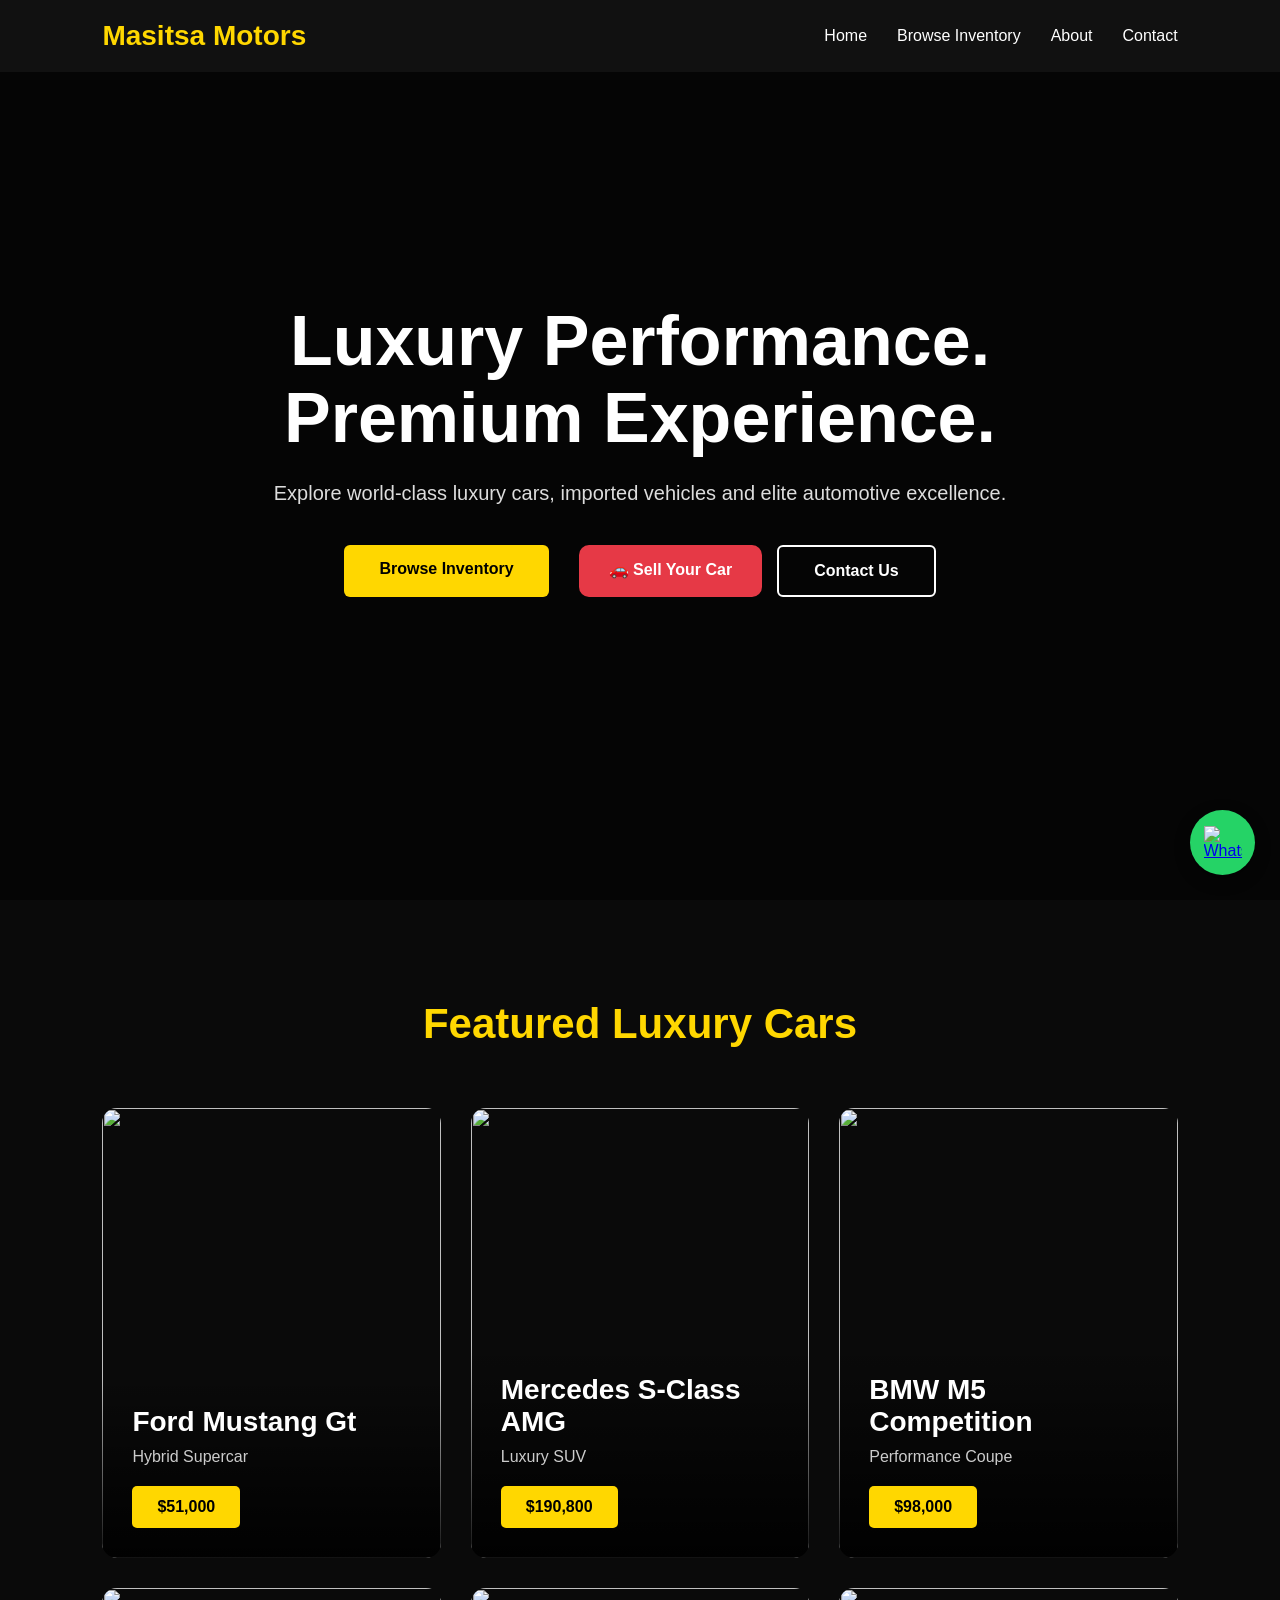
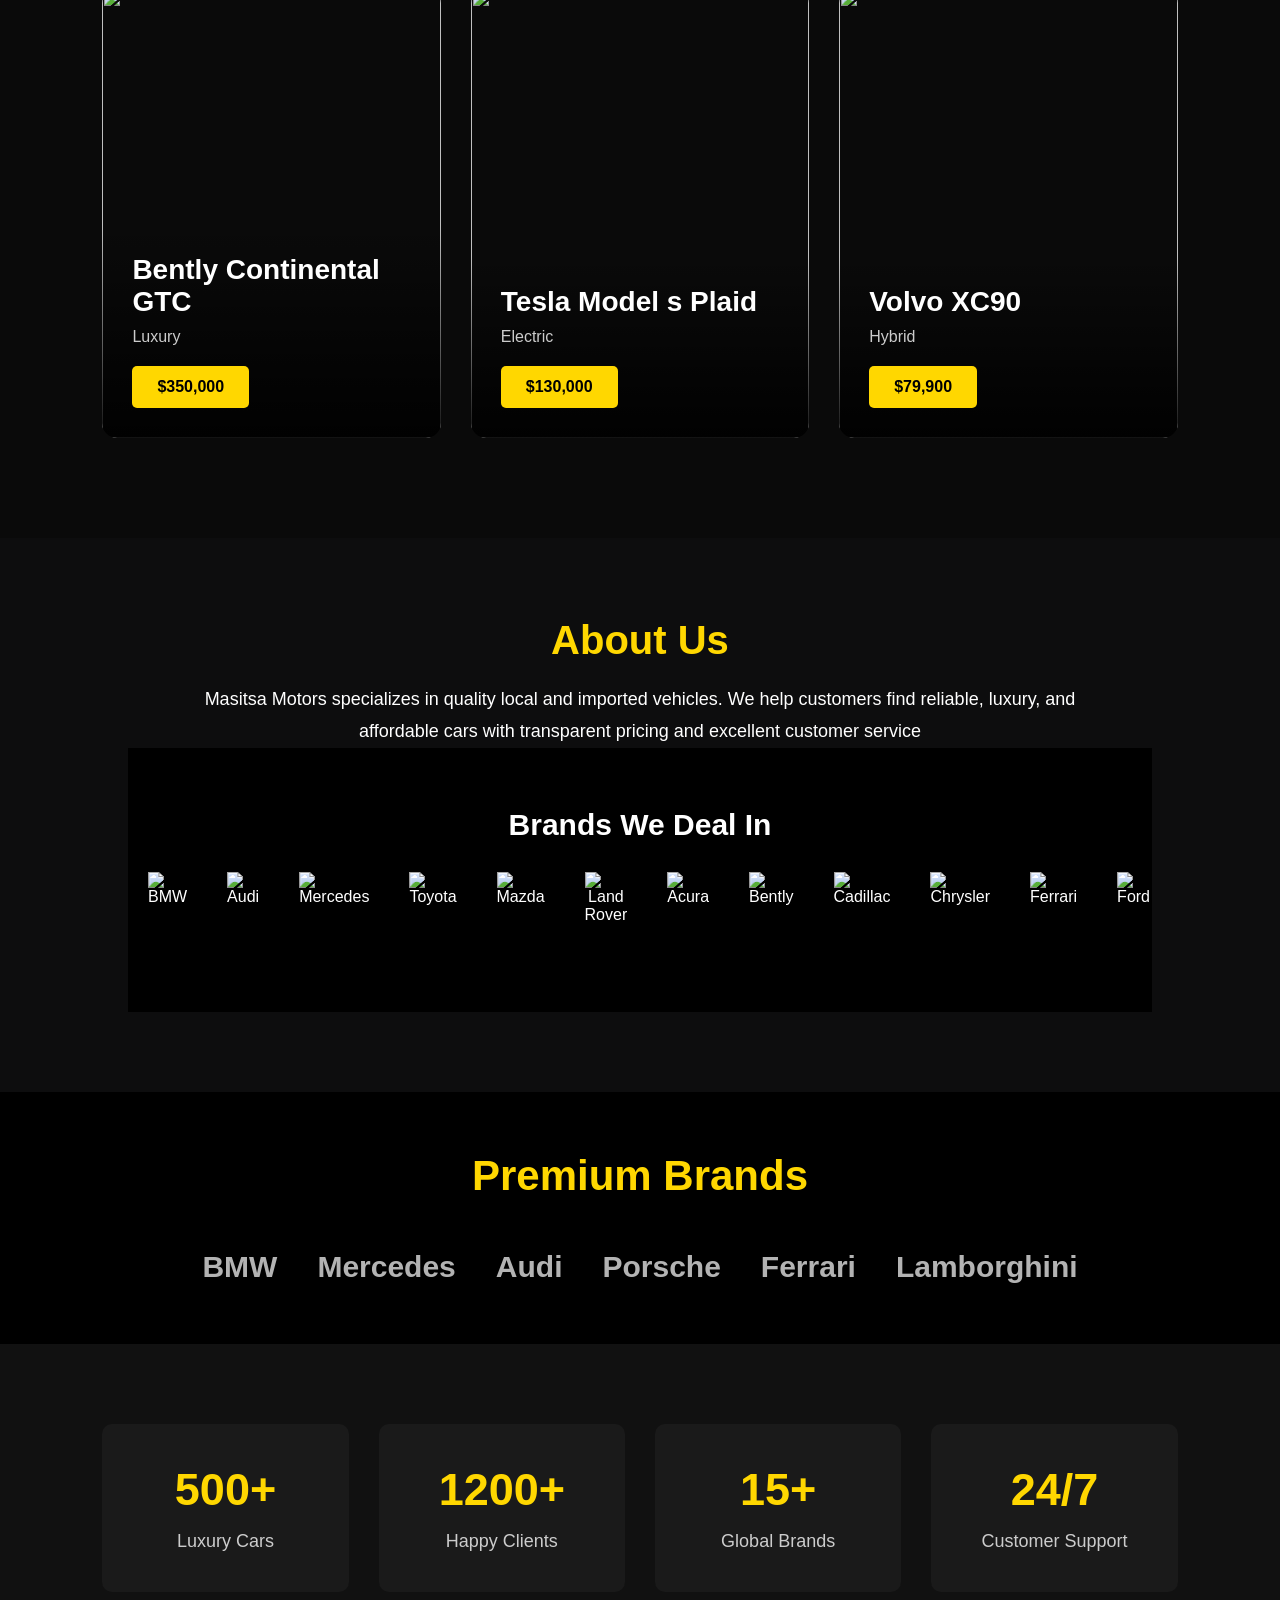
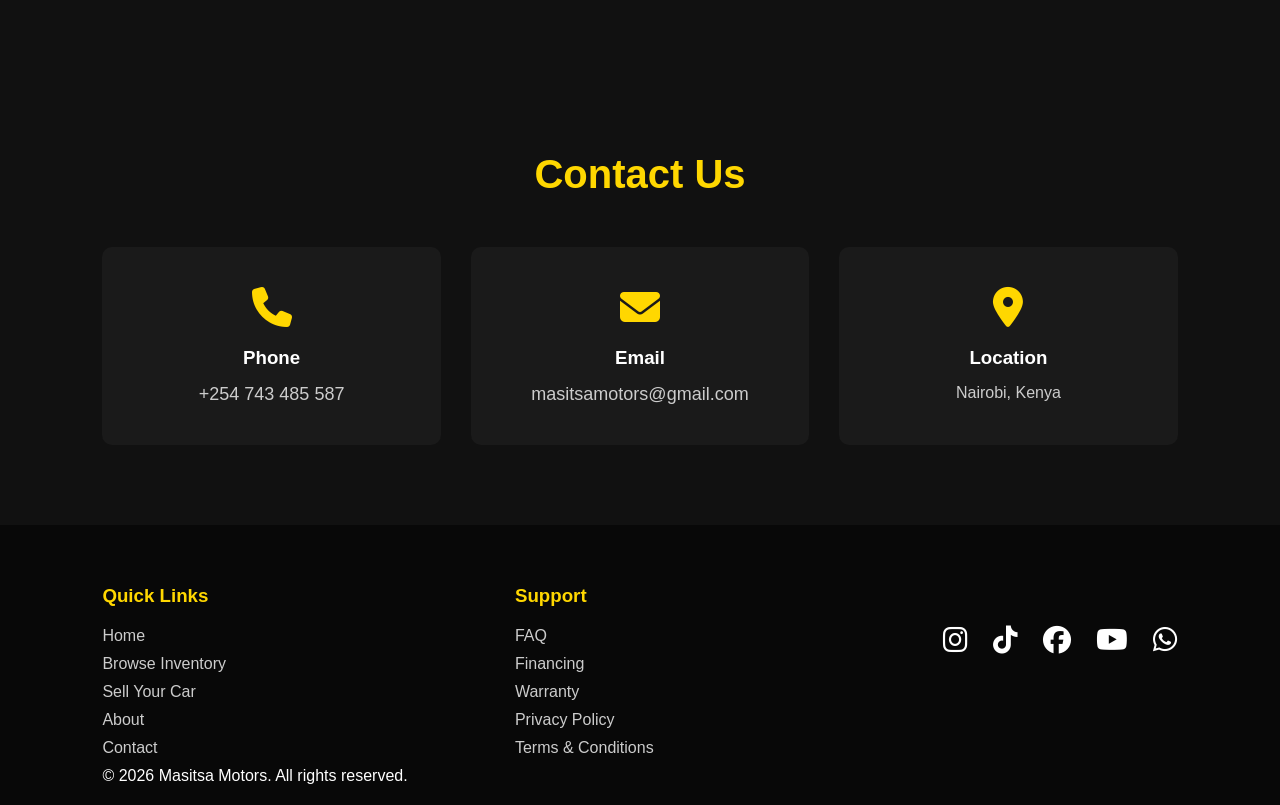
==== index.html @ a55c1e9b "Add files via upload" ====
<!DOCTYPE html>
<html lang="en">
<head>
  <meta charset="UTF-8">
  <meta name="viewport" content="width=device-width, initial-scale=1.0">

  <title>Masitsa Motors</title>

  <link rel="stylesheet" href="style.css">
  <link rel="stylesheet"
href="https://cdnjs.cloudflare.com/ajax/libs/font-awesome/6.5.1/css/all.min.css">
</head>
<body>

  <!-- INTRO SCREEN -->

  <div class="intro">

    <img src="imgs/logo.png" class="intro-logo">

    <h1>Masitsa Motors</h1>

    <p>Premium Car Dealership & Imports</p>

  </div>

  <!-- NAVBAR -->

  <header>

  <div class="logo">
    Masitsa Motors
  </div>

  <!-- HAMBURGER -->

  <div class="menu-toggle" id="menuToggle">

    <i class="fas fa-bars"></i>

  </div>

  <!-- NAVIGATION -->

  <nav id="navbar">

    <a href="#home">Home</a>

    <a href="cars.html" class="btn">Browse Inventory</a>

    <a href="#about">About</a>

    <a href="#contact">Contact</a>

  </nav>

</header>

  <!-- HERO SECTION -->

<section class="hero" id="home">

  <div class="hero-overlay"></div>

  <div class="hero-content">

    <h1>
      Luxury Performance.
      Premium Experience.
    </h1>

    <p>
      Explore world-class luxury cars,
      imported vehicles and elite automotive excellence.
    </p>

    <div class="hero-buttons">

      <a href="cars.html" class="primary-btn">
        Browse Inventory
      </a>

      <a href="sell-car.html" class="sell-btn">
    🚗 Sell Your Car
</a>

      <a href="#contact" class="secondary-btn">
        Contact Us
      </a>

    </div>

  </div>




</section>

  </div>

</section>
<!-- FEATURED CARS -->

<section class="featured-cars">

  <h2>Featured Luxury Cars</h2>

  <div class="featured-grid">

    <!-- CAR 1 -->

    <div class="featured-card">

      <img src="imgs/ford mustang gt.jpg">

      <div class="featured-info">

        <h3>Ford Mustang Gt</h3>

        <p>Hybrid Supercar</p>

        <a href="#inventory">
          $51,000
        </a>

      </div>

    </div>

    <!-- CAR 2 -->

    <div class="featured-card">

      <img src="imgs/hero.jpg">

      <div class="featured-info">

        <h3>Mercedes S-Class AMG</h3>

        <p>Luxury SUV</p>

        <a href="#inventory">
          $190,800
        </a>

      </div>

    </div>

    <!-- CAR 3 -->

    <div class="featured-card">

      <img src="imgs/bmw m5 competition.jpg">

      <div class="featured-info">

        <h3>BMW M5 Competition</h3>

        <p>Performance Coupe</p>

        <a href="#inventory">
          $98,000
        </a>

      </div>

    </div>

    <!--CAR 4-->

    <div class="featured-card">

      <img src="imgs/bentely continental gtc.jpg">

      <div class="featured-info">

        <h3>Bently Continental GTC</h3>

        <p>Luxury</p>

        <a href="#inventory">
          $350,000
        </a>

      </div>
        
      </div>

      <!--CAR 5-->

      <div class="featured-card">

        <img src="imgs/tesla model s plaid.jpg">

        <div class="featured-info">

          <h3>Tesla Model s Plaid</h3>

          <p>Electric</p>

          <a href="#inventory">
            $130,000
          </a>
        </div>
        
      </div>

      <!--CAR 6-->

      <div class="featured-card">

        <img src="imgs/volvol xc90 recharge.jpg">

        <div class="featured-info">

          <h3>Volvo XC90</h3>

          <p>Hybrid</p>

          <a href="#inventory">
            $79,900
          </a>
        </div>

      </div>

    

</section>


<section class="about" id="about">

  <h2>About Us</h2>

  <p>
     Masitsa Motors specializes in quality local and imported vehicles.
                We help customers find reliable, luxury, and affordable cars with
                transparent pricing and excellent customer service
  </p>

  <section class="brands">

    <h3>Brands We Deal In</h3>

    <div class="logo-slider">

        <div class="logo-track">

            <img src="imgs/bmw.jfif" alt="BMW">
            <img src="imgs/audi2.jfif" alt="Audi">
            <img src="imgs/benz.jfif" alt="Mercedes">
            <img src="imgs/toyota.jfif" alt="Toyota">
            <img src="imgs/mazda.jfif" alt="Mazda">
            <img src="imgs/landrover.jfif" alt="Land Rover">
            <img src="imgs/acura.png" alt="Acura">
            <img src="imgs/bently.png" alt="Bently">
            <img src="imgs/cadillac.png" alt="Cadillac">
            <img src="imgs/chrysler.png" alt="Chrysler">
            <img src="imgs/ferarri.png" alt="Ferrari">
            <img src="imgs/ford.png" alt="Ford">
            <img src="imgs/lamborghine.png" alt="Lamborghine">
            <img src="imgs/lexus.png" alt="lexus">
            <img src="imgs/maseratti.png" alt="maseratti">
            <img src="imgs/porche.png" alt="porche">
            <img src="imgs/acoda.jfif" alt="acura">
            <img src="imgs/bugatti.jfif" alt="bugatti">
            <img src="imgs/chev.jfif" alt="chevrolet">
            <img src="imgs/honda.jfif" alt="honda">
            <img src="imgs/hyundai.jfif" alt="hyundai">
            <img src="imgs/jaguar.jfif" alt="jaguar">
            <img src="imgs/kia.jfif" alt="kia">
            <img src="imgs/mini.jfif" alt="mini">
            <img src="imgs/nissan.jfif" alt="nissan">
            <img src="imgs/subaru.jfif" alt="subaru">
            <img src="imgs/volvo.jfif" alt="volvo">
            <img src="imgs/vw.jfif" alt="Volkswagen">
            <!-- Repeat logos for smooth looping -->

            <img src="imgs/bmw.jfif" alt="BMW">
            <img src="imgs/audi2.jfif" alt="Audi">
            <img src="imgs/benz.jfif" alt="Mercedes">
            <img src="imgs/toyota.jfif" alt="Toyota">
            <img src="imgs/mazda.jfif" alt="Mazda">
            <img src="imgs/landrover.jfif" alt="Land Rover">
            <img src="imgs/acura.png" alt="Acura">
            <img src="imgs/bently.png" alt="Bently">
            <img src="imgs/cadillac.png" alt="Cadillac">
            <img src="imgs/chrysler.png" alt="Chrysler">
            <img src="imgs/ferarri.png" alt="Ferrari">
            <img src="imgs/ford.png" alt="Ford">
            <img src="imgs/lamborghine.png" alt="Lamborghine">
            <img src="imgs/maseratti.png" alt="maseratti">
            <img src="imgs/porche.png" alt="porche">
            <img src="imgs/acoda.jfif" alt="acoda">
            <img src="imgs/bugatti.jfif" alt="bugatti">
            <img src="imgs/chev.jfif" alt="chevrolet">
            <img src="imgs/honda.jfif" alt="honda">
            <img src="imgs/hyundai.jfif" alt="hyundai">
            <img src="imgs/jaguar.jfif" alt="jaguar">
            <img src="imgs/kia.jfif" alt="kia">
            <img src="imgs/mini.jfif" alt="mini">
            <img src="imgs/nissan.jfif" alt="nissan">
            <img src="imgs/subaru.jfif" alt="subaru">
            <img src="imgs/volvo.jfif" alt="volvo">
            <img src="imgs/vw.jfif" alt="Volkswagen">

        </div>

    </div>

</section>
</section>


<!-- BRANDS -->

<section class="brands">

  <h2>Premium Brands</h2>

  <div class="brand-logos">

    <span>BMW</span>

    <span>Mercedes</span>

    <span>Audi</span>

    <span>Porsche</span>

    <span>Ferrari</span>

    <span>Lamborghini</span>

  </div>

</section>

</section>

<!-- STATS -->

<section class="stats">

  <div class="stat-box">

    <h2>500+</h2>

    <p>Luxury Cars</p>

  </div>

  <div class="stat-box">

    <h2>1200+</h2>

    <p>Happy Clients</p>

  </div>

  <div class="stat-box">

    <h2>15+</h2>

    <p>Global Brands</p>

  </div>

  <div class="stat-box">

    <h2>24/7</h2>

    <p>Customer Support</p>

  </div>

</section>

  </section>
  <!-- CONTACT SECTION -->

<section class="contact" id="contact">

  <h2>Contact Us</h2>

  <div class="contact-container">

    <div class="contact-box">

  <i class="fas fa-phone"></i>

  <h3>Phone</h3>

  <a href="tel:+254743485587" class="contact-link">
    +254 743 485 587
  </a>

</div>

    <div class="contact-box">

  <i class="fas fa-envelope"></i>

  <h3>Email</h3>

  <a href="mailto:masitsamotors@gmail.com?subject=Car Inquiry
  &body=Hello Masitsa Motors, I am interested in a vehicle."
class="contact-link">

     masitsamotors@gmail.com

  </a>

</div>

    <div class="contact-box">

      <i class="fas fa-location-dot"></i>

      <h3>Location</h3>

      <p>Nairobi, Kenya</p>

    </div>

  </div>

</section>

  <!-- FOOTER -->

  <footer>

    <div class="footer-container">

      <div class="footer-section">

        <h3>Quick Links</h3>

        <a href="#">Home</a>

        <a href="#">Browse Inventory</a>

        <a href="#">Sell Your Car</a>

        <a href="#">About</a>

        <a href="#">Contact</a>

      </div>

      <div class="footer-section">

        <h3>Support</h3>

        <a href="#">FAQ</a>

        <a href="#">Financing</a>

        <a href="#">Warranty</a>

        <a href="#">Privacy Policy</a>

        <a href="#">Terms & Conditions</a>

      </div>

      <!-- WHATSAPP FLOATING BUTTON -->

<a 
  href="https://wa.me/254743485587" 
  class="whatsapp-float"
  target="_blank"
>

  <img 
    src="https://upload.wikimedia.org/wikipedia/commons/6/6b/WhatsApp.svg" 
    alt="WhatsApp"
  >

</a>
<div class="social-icons">

  <a href="https://instagram.com/masitsa__ke" target="_blank">
    <i class="fab fa-instagram"></i>
  </a>

  <a href="https://tiktok.com/@masitsa__ke" target="_blank">
    <i class="fab fa-tiktok"></i>
  </a>

  <a href="https://facebook.com/Engmasitsa.ke" target="_blank">
    <i class="fab fa-facebook"></i>
  </a>

  <a href="https://youtube.com/@Engmasitsa" target="_blank">
    <i class="fab fa-youtube"></i>
  </a>

  <a href="https://wa.me/254743485587" target="_blank">
    <i class="fab fa-whatsapp"></i>
  </a>

</div>

    </div>

    <p class="copyright">
      © 2026 Masitsa Motors. All rights reserved.
    </p>

  </footer>

  <script type="module" src="script.js"></script>

</body>
</html>
---- style.css ----
html{

  scroll-behavior:smooth;
}
*{
  margin:0;
  padding:0;
  box-sizing:border-box;
  font-family:Arial, sans-serif;
}

body{
  background:#0f0f0f;
  color:white;
}

/* INTRO */

.intro{
  position:fixed;
  top:0;
  left:0;
  width:100%;
  height:100vh;
  background:black;

  display:flex;
  flex-direction:column;
  justify-content:center;
  align-items:center;

  z-index:9999;

  animation:fadeOut 4s forwards;
}

.intro-logo{
  width:180px;
  margin-bottom:20px;
}

.intro h1{
  color:gold;
  font-size:50px;
}

.intro p{
  margin-top:10px;
  color:#ccc;
}

@keyframes fadeOut{

  0%{
    opacity:1;
  }

  80%{
    opacity:1;
  }

  100%{
    opacity:0;
    visibility:hidden;
  }

}

/* NAVBAR */

.navbar{
  display:flex;
  justify-content:space-between;
  align-items:center;

  padding:20px 8%;

  background:#111;
  position:sticky;
  top:0;
}

.logo{
  font-size:28px;
  color:gold;
  font-weight:bold;
}

.nav-links{
  display:flex;
  list-style:none;
  gap:25px;
}

.nav-links a{
  text-decoration:none;
  color:white;
  transition:0.3s;
}

.nav-links a:hover{
  color:gold;
}

.menu-icon{
  display:none;
  font-size:30px;
  cursor:pointer;
}

/* HERO SECTION */

.hero{

  position:relative;

  height:100vh;

  background:
  url('imgs/hero.jpg');

  background-size:cover;

  background-position:center;

  background-repeat:no-repeat;

  display:flex;

  align-items:center;

  justify-content:center;

  text-align:center;

  overflow:hidden;
}
/* DARK OVERLAY */

.hero-overlay{

  position:absolute;

  top:0;
  left:0;

  width:100%;
  height:100%;

  background:
  rgba(0,0,0,0.65);
}

/* CONTENT */

.hero-content{

  position:relative;

  z-index:2;

  max-width:800px;

  padding:20px;
}

.hero-content h1{

  font-size:70px;

  line-height:1.1;

  margin-bottom:25px;

  color:white;
}

.hero-content p{

  font-size:20px;

  color:#ddd;

  margin-bottom:40px;
}

/* BUTTONS */

.hero-buttons{

  display:flex;

  gap:20px;

  justify-content:center;

  flex-wrap:wrap;
}

.primary-btn,
.secondary-btn{

  padding:15px 35px;

  border-radius:6px;

  text-decoration:none;

  font-weight:bold;

  transition:0.3s;
}

.primary-btn{

  background:gold;

  color:black;
}

.secondary-btn{

  border:2px solid white;

  color:white;
}

.primary-btn:hover,
.secondary-btn:hover{

  transform:translateY(-5px);
}

/* MOBILE */

@media(max-width:768px){

  .hero-content h1{

    font-size:45px;
  }

  .hero-content p{

    font-size:16px;
  }

}

/* INVENTORY */

.inventory{
  padding:80px 8%;
}

.inventory h2{
  text-align:center;
  margin-bottom:40px;
  font-size:40px;
}

.search-box{
  display:grid;
  grid-template-columns:repeat(auto-fit,minmax(200px,1fr));
  gap:20px;
}

.search-box input{
  padding:15px;
  border:none;
  border-radius:5px;
}

.search-box button{
  background:gold;
  border:none;
  font-weight:bold;
  border-radius:5px;
  cursor:pointer;
}

/* FOOTER */

footer{
  background:#080808;
  padding:60px 8% 20px;
}

.footer-container{
  display:flex;
  justify-content:space-between;
  flex-wrap:wrap;
  gap:40px;
}

.footer-section{
  display:flex;
  flex-direction:column;
}

.footer-section h3{
  margin-bottom:20px;
  color:gold;
}

.footer-section a{
  text-decoration:none;
  color:#ccc;
  margin-bottom:10px;
}

.footer-section a:hover{
  color:white;
}

copyright{
  text-align:center;
  margin-top:40px;
}

/* MOBILE */

@media(max-width:768px){

  .nav-links{
    display:none;
  }

  .menu-icon{
    display:block;
  }

  .hero h1{
    font-size:40px;
  }

}
/* WHATSAPP BUTTON */

.whatsapp-float{

  position:fixed;

  width:65px;
  height:65px;

  bottom:25px;
  right:25px;

  background:#25D366;

  border-radius:50%;

  display:flex;
  justify-content:center;
  align-items:center;

  box-shadow:0 5px 15px rgba(0,0,0,0.4);

  z-index:1000;

  transition:0.3s;
}

.whatsapp-float:hover{

  transform:scale(1.1);

}

.whatsapp-float img{

  width:38px;

}
/* LOGIN */

.login-container{

  width:100%;
  height:100vh;

  display:flex;
  justify-content:center;
  align-items:center;

  background:#0f0f0f;
}

.login-form{

  background:#1a1a1a;

  padding:40px;

  border-radius:10px;

  width:350px;

  display:flex;
  flex-direction:column;

  gap:20px;
}

.login-form h1{

  text-align:center;
  color:gold;
}

.login-form input{

  padding:15px;

  border:none;

  border-radius:5px;
}

.login-form button{

  padding:15px;

  border:none;

  background:gold;

  color:black;

  font-weight:bold;

  border-radius:5px;

  cursor:pointer;
}

#message{

  text-align:center;
}
/* CAR INVENTORY */

.car-grid{

  margin-top:50px;

  display:grid;

  grid-template-columns:
  repeat(auto-fit,minmax(280px,1fr));

  gap:25px;
}

.car-card{

  background:#1a1a1a;

  border-radius:10px;

  overflow:hidden;

  transition:0.3s;
}

.car-card:hover{

  transform:translateY(-8px);
}

.car-card img{

  width:100%;
  height:220px;

  object-fit:cover;
}

.car-info{

  padding:20px;
}

.car-info h3{

  margin-bottom:10px;
}

.car-info p{

  margin-bottom:8px;

  color:#ccc;
}

.price{

  color:gold;

  font-size:22px;

  font-weight:bold;

  margin-top:15px;
}
/* ADMIN */

.admin-container{

  max-width:500px;

  margin:50px auto;

  padding:40px;

  background:#1a1a1a;

  border-radius:10px;

  display:flex;

  flex-direction:column;

  gap:20px;
}

.admin-container h1{

  text-align:center;

  color:gold;
}

.admin-container input{

  padding:15px;

  border:none;

  border-radius:5px;
}

.admin-container button{

  padding:15px;

  background:gold;

  border:none;

  font-weight:bold;

  cursor:pointer;

  border-radius:5px;
}

#status{

  text-align:center;
}
/* SOCIAL ICONS */

.social-icons{

  display:flex;

  justify-content:center;

  gap:25px;

  margin-top:40px;
}

.social-icons a{

  color:white;

  font-size:28px;

  transition:0.3s;
}

.social-icons a:hover{

  color:gold;

  transform:translateY(-5px);
}
/* CONTACT SECTION */

.contact{

  padding:80px 8%;

  background:#111;

  text-align:center;
}

.contact h2{

  font-size:40px;

  margin-bottom:50px;

  color:gold;
}

.contact-container{

  display:grid;

  grid-template-columns:
  repeat(auto-fit,minmax(250px,1fr));

  gap:30px;
}

.contact-box{

  background:#1a1a1a;

  padding:40px 20px;

  border-radius:10px;

  transition:0.3s;
}

.contact-box:hover{

  transform:translateY(-8px);
}

.contact-box i{

  font-size:40px;

  color:gold;

  margin-bottom:20px;
}

.contact-box h3{

  margin-bottom:15px;
}

.contact-box p{

  color:#ccc;
}
.contact-link{

  color:#ccc;

  text-decoration:none;

  font-size:18px;

  transition:0.3s;
}

.contact-link:hover{

  color:gold;
}
/* HEADER */

header{

  position:fixed;

  top:0;
  left:0;

  width:100%;

  padding:20px 8%;

  background:#111;

  display:flex;

  justify-content:space-between;

  align-items:center;

  z-index:1000;
}

/* LOGO */

.logo{

  font-size:28px;

  font-weight:bold;

  color:gold;
}

/* NAV */

nav{

  display:flex;

  gap:30px;
}

nav a{

  color:white;

  text-decoration:none;

  transition:0.3s;
}

nav a:hover{

  color:gold;
}

/* HAMBURGER */

.menu-toggle{

  display:none;

  font-size:28px;

  color:white;

  cursor:pointer;
}

/* MOBILE */

@media(max-width:768px){

  .menu-toggle{

    display:block;
  }

  nav{

    position:absolute;

    top:80px;
    right:0;

    background:#111;

    width:100%;

    flex-direction:column;

    align-items:center;

    padding:30px 0;

    display:none;
  }

  nav.active{

    display:flex;
  }

}
/* FEATURED CARS */

.featured-cars{

  padding:100px 8%;

  background:#0a0a0a;
}

.featured-cars h2{

  text-align:center;

  font-size:42px;

  color:gold;

  margin-bottom:60px;
}

.featured-grid{

  display:grid;

  grid-template-columns:
  repeat(auto-fit,minmax(300px,1fr));

  gap:30px;
}

.featured-card{

  position:relative;

  overflow:hidden;

  border-radius:15px;

  height:450px;
}

.featured-card img{

  width:100%;

  height:100%;

  object-fit:cover;

  transition:0.5s;
}

.featured-card:hover img{

  transform:scale(1.1);
}

.featured-info{

  position:absolute;

  bottom:0;

  left:0;

  width:100%;

  padding:30px;

  background:
  linear-gradient(
    transparent,
    rgba(0,0,0,0.9)
  );

}

.featured-info h3{

  font-size:28px;

  margin-bottom:10px;
}

.featured-info p{

  color:#ccc;

  margin-bottom:20px;
}

.featured-info a{

  display:inline-block;

  padding:12px 25px;

  background:gold;

  color:black;

  text-decoration:none;

  border-radius:5px;

  font-weight:bold;

  transition:0.3s;
}

.featured-info a:hover{

  transform:translateY(-3px);
}
/* STATS */

.stats{

  padding:80px 8%;

  background:#111;

  display:grid;

  grid-template-columns:
  repeat(auto-fit,minmax(200px,1fr));

  gap:30px;

  text-align:center;
}

.stat-box{

  background:#1a1a1a;

  padding:40px 20px;

  border-radius:10px;

  transition:0.3s;
}

.stat-box:hover{

  transform:translateY(-8px);
}

.stat-box h2{

  font-size:45px;

  color:gold;

  margin-bottom:15px;
}

.stat-box p{

  color:#ccc;

  font-size:18px;
}
/* BRANDS */

.brands{

  padding:100px 8%;

  text-align:center;

  background:#0a0a0a;
}

.brands h2{

  font-size:42px;

  color:gold;

  margin-bottom:50px;
}

.brand-logos{

  display:flex;

  justify-content:center;

  gap:40px;

  flex-wrap:wrap;
}

.brand-logos span{

  font-size:30px;

  font-weight:bold;

  color:white;

  opacity:0.7;

  transition:0.3s;
}

.brand-logos span:hover{

  opacity:1;

  color:gold;
}
.hero-overlay{

  position:absolute;

  top:0;
  left:0;

  width:100%;
  height:100%;

  background:
  rgba(0,0,0,0.65);
}
#carGrid{
  display:grid;
  grid-template-columns:
  repeat(auto-fit,minmax(300px,1fr));
  gap:30px;
}

.car-card{
  background:#111;
  border-radius:12px;
  overflow:hidden;
}

.car-card img{
  width:100%;
  height:220px;
  object-fit:cover;
}

.car-info{
  padding:20px;
}

.price{
  color:gold;
  font-weight:bold;
}
.car-info{
    padding: 15px;
    text-align: left;
}

.car-info h3{
    font-size: 24px;
    font-weight: 600;
    margin-bottom: 10px;
}

.car-info p{
    font-size: 16px;
    color: #555;
    margin: 5px 0;
}

.price{
    font-size: 22px;
    font-weight: bold;
    color: #000;
}
.car-details{
    display: grid;
    grid-template-columns: 1fr 1fr;
    gap: 10px;
}
.car-info{
  padding:20px;
}

.car-info h3{
  font-size:24px;
  margin-bottom:15px;
}

.car-details{
  display:grid;
  grid-template-columns:1fr 1fr;
  gap:10px;
  margin-bottom:15px;
}

.price{
  font-size:22px;
  font-weight:bold;
  color:#0a7c2f;
}

.likes{
  color:#666;
  margin:10px 0;
}
.about {
    padding: 80px 10%;
    background: #0d0d0e;
    text-align: center;
}

.about h2 {
    font-size: 40px;
    margin-bottom: 20px;
    color: gold;
}

.about p {
    max-width: 900px;
    margin: 0 auto;
    font-size: 18px;
    line-height: 1.8;
    color: white;
}

.about-content {
    display: flex;
    align-items: center;
    justify-content: center;
    gap: 50px;
    margin-top: 40px;
    flex-wrap: wrap;
}

.about-image img {
    width: 450px;
    max-width: 100%;
    border-radius: 15px;
    box-shadow: 0 5px 20px rgba(0,0,0,0.15);
}

.about-text {
    flex: 1;
    min-width: 300px;
    text-align: left;
}

.about-text h3 {
    font-size: 30px;
    margin-bottom: 15px;
    color: white;
}

.about-text p {
    font-size: 17px;
    color: white;
}

.about-btn {
    display: inline-block;
    margin-top: 20px;
    padding: 12px 25px;
    background: #000;
    color: white;
    text-decoration: none;
    border-radius: 8px;
    transition: 0.3s;
}

.about-btn:hover {
    background: #161616;
}
.brands{
    padding:60px 0;
    background:black;
    text-align:center;
}

.brands h3{
    font-size:30px;
    margin-bottom:30px;
}

.logo-slider{
    overflow:hidden;
    width:100%;
    position:relative;
}

.logo-track{
    display:flex;
    width:calc(120px * 12);
    animation:scroll 20s linear infinite;
}

.logo-track img{
    width:80px;
    height:80px;
    object-fit:contain;
    margin:0 20px;
    transition:0.3s;
}

.logo-track img:hover{
    transform:scale(1.2);
}

@keyframes scroll{
    0%{
        transform:translateX(0);
    }

    100%{
        transform:translateX(-50%);
    }
}
.logo-track:hover{
    animation-play-state: paused;
}
#submissions{
    display:grid;
    grid-template-columns:repeat(auto-fit,minmax(350px,1fr));
    gap:20px;
    padding:20px;
}
.hero-buttons{
    display:flex;
    gap:15px;
    justify-content:center;
    margin-top:20px;
}
.marketplace{
    margin-top: 50px;
    padding: 20px;
}

#marketplaceGrid{
    display:grid;
    grid-template-columns:repeat(auto-fit,minmax(250px,1fr));
    gap:20px;
}

.car-card{
    max-width:300px;
    margin:auto;
}

.car-card img{
    width:100%;
    height:180px;
    object-fit:cover;
    border-radius:10px;
}
/* INVENTORY & MARKETPLACE */

.inventory,
.marketplace{
    padding: 50px 8%;
}

.inventory h2,
.marketplace h2{
    text-align: center;
    font-size: 2rem;
    margin-bottom: 30px;
    color: #222;
}

/* CAR GRIDS */

#carGrid,
#marketplaceGrid{
    display: grid;
    grid-template-columns: repeat(auto-fit,minmax(280px,1fr));
    gap: 25px;
}

/* CAR CARD */

.car-card{
    background: white;
    border-radius: 15px;
    overflow: hidden;
    box-shadow: 0 5px 15px rgba(0,0,0,0.1);
    transition: 0.3s;
}

.car-card:hover{
    transform: translateY(-8px);
}

.car-card img{
    width: 100%;
    height: 220px;
    object-fit: cover;
}

.car-card h3{
    padding: 10px 15px;
    font-size: 1.3rem;
}

.car-card p{
    padding: 0 15px;
    color: #555;
    margin-bottom: 10px;
}

/* PRICE */

.car-card p:nth-of-type(2){
    font-weight: bold;
    color: #e63946;
    font-size: 1.1rem;
}

/* BUTTONS */

.car-card button{
    width: calc(100% - 30px);
    margin: 15px;
    padding: 12px;
    border: none;
    border-radius: 8px;
    background: #111;
    color: white;
    cursor: pointer;
    font-weight: bold;
}

.car-card button:hover{
    background: #e63946;
}

/* MARKETPLACE SECTION */

.marketplace{
    background: #f8f9fa;
    margin-top: 50px;
}
/* SELL CAR PAGE */

.sell-container{
    max-width:700px;
    margin:50px auto;
    padding:30px;
    background:rgb(231, 151, 151);
    border-radius:15px;
    box-shadow:0 5px 20px rgba(0,0,0,0.1);
}

.sell-container h1{
    text-align:center;
    margin-bottom:25px;
}

.sell-container input,
.sell-container textarea{
    width:100%;
    padding:12px;
    margin-bottom:15px;
    border:1px solid #ddd;
    border-radius:8px;
    font-size:16px;
}

.sell-container button{
    width:100%;
    padding:15px;
    border:none;
    border-radius:8px;
    background:#111;
    color:white;
    font-size:16px;
    font-weight:bold;
    cursor:pointer;
}

.sell-container button:hover{
    background:#e63946;
}

/* ADMIN DASHBOARD */

.admin-header{
    text-align:center;
    margin:30px 0;
}

#submissions{
    display:grid;
    grid-template-columns:repeat(auto-fit,minmax(320px,1fr));
    gap:25px;
    padding:20px;
}

#submissions .car-card{
    background:white;
    border-radius:15px;
    overflow:hidden;
    box-shadow:0 5px 15px rgba(0,0,0,0.1);
}

#submissions .car-card img{
    width:100%;
    height:220px;
    object-fit:cover;
}

#submissions .car-card h3{
    padding:15px;
}

#submissions .car-card p{
    padding:0 15px;
    margin-bottom:8px;
}

/* APPROVE BUTTON */

.approve-btn{
    background:#28a745;
    color:white;
    border:none;
    padding:12px;
    border-radius:8px;
    margin:10px;
    cursor:pointer;
}

/* REJECT BUTTON */

.reject-btn{
    background:#dc3545;
    color:white;
    border:none;
    padding:12px;
    border-radius:8px;
    margin:10px;
    cursor:pointer;
}

.approve-btn:hover,
.reject-btn:hover{
    opacity:0.9;
}
/* SELL PAGE */

.sell-container{
    max-width:800px;
    margin:50px auto;
    padding:40px;
    background:#fff;
    border-radius:20px;
    box-shadow:0 10px 30px rgba(0,0,0,0.1);
}

.sell-container h1{
    text-align:center;
    color:#111;
    margin-bottom:10px;
    font-size:2rem;
}

.sell-subtitle{
    text-align:center;
    color:#666;
    margin-bottom:30px;
    line-height:1.6;
}

/* FORM */

.sell-container input,
.sell-container textarea{
    width:100%;
    padding:14px;
    margin-bottom:15px;
    border:1px solid #ddd;
    border-radius:10px;
    font-size:16px;
}

.sell-container input:focus,
.sell-container textarea:focus{
    outline:none;
    border-color:#e63946;
}

/* FILE INPUT */

.sell-container input[type="file"]{
    background:#f8f9fa;
    padding:12px;
}

/* BUTTON */

.sell-container button{
    width:100%;
    padding:15px;
    background:#111;
    color:white;
    border:none;
    border-radius:10px;
    font-size:16px;
    font-weight:bold;
    cursor:pointer;
    transition:0.3s;
}

.sell-container button:hover{
    background:#e63946;
}

/* TRUST BOX */

.sell-benefits{
    margin-top:30px;
    padding:20px;
    background:#f8f9fa;
    border-radius:12px;
}

.sell-benefits h3{
    margin-bottom:10px;
}

.sell-benefits ul{
    padding-left:20px;
}

.sell-benefits li{
    margin-bottom:8px;
}
.sell-btn{
    display:inline-block;
    padding:15px 30px;
    background:#e63946;
    color:white;
    text-decoration:none;
    border-radius:10px;
    font-weight:bold;
    margin-left:15px;
    transition:0.3s;
}

.sell-btn:hover{
    background:#c1121f;
    transform:translateY(-3px);
}
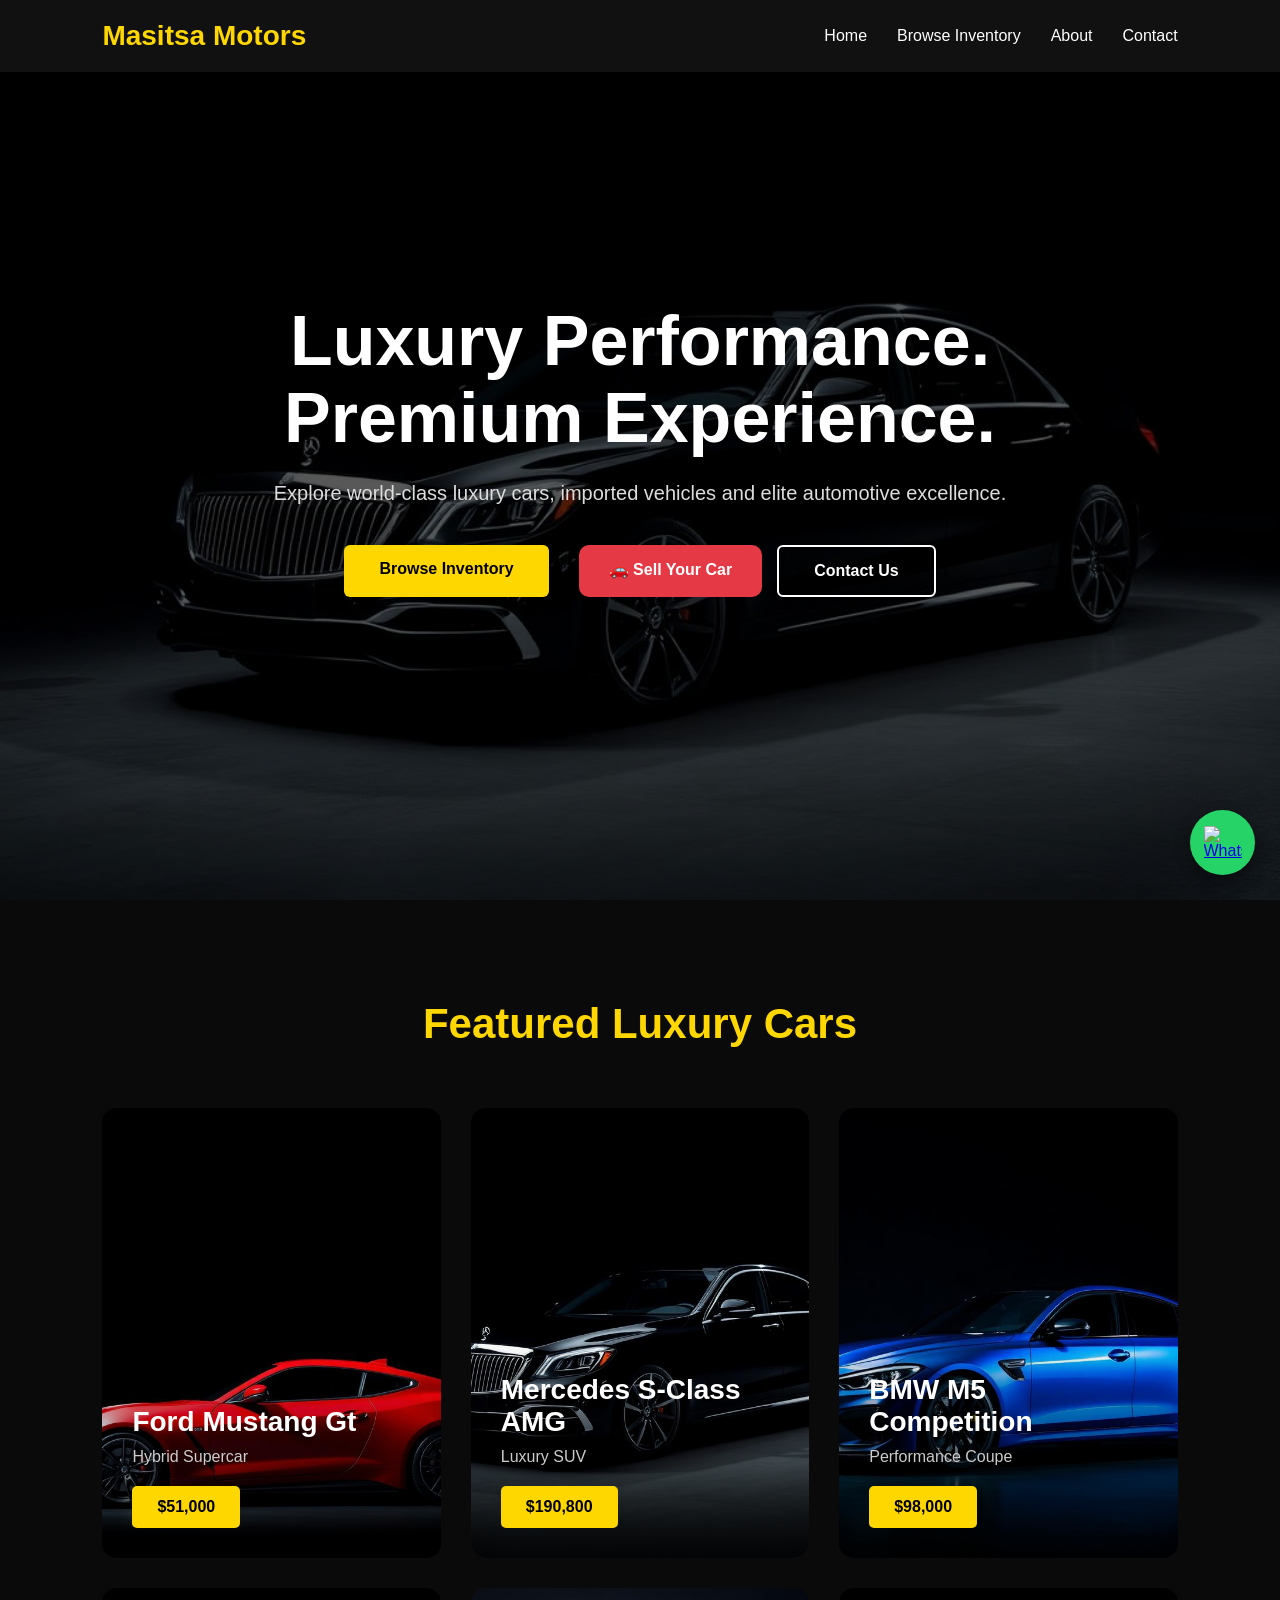
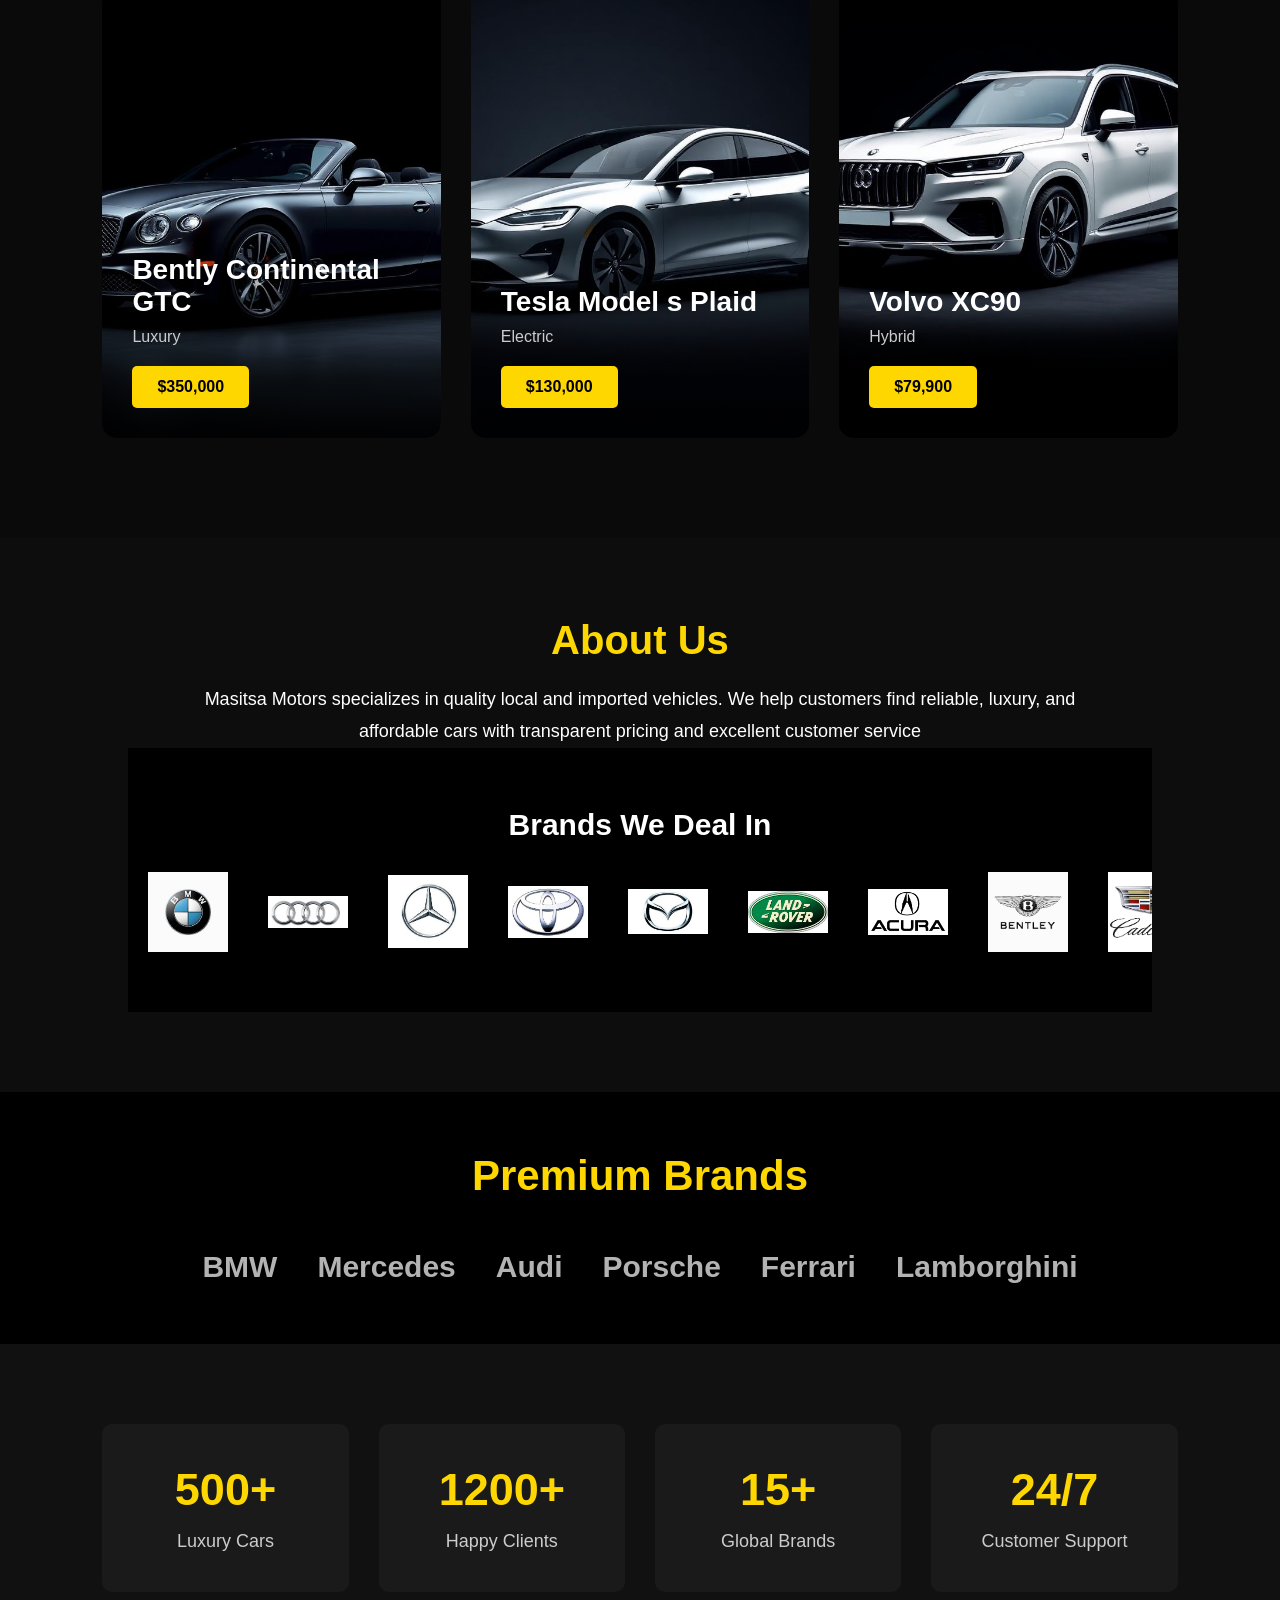
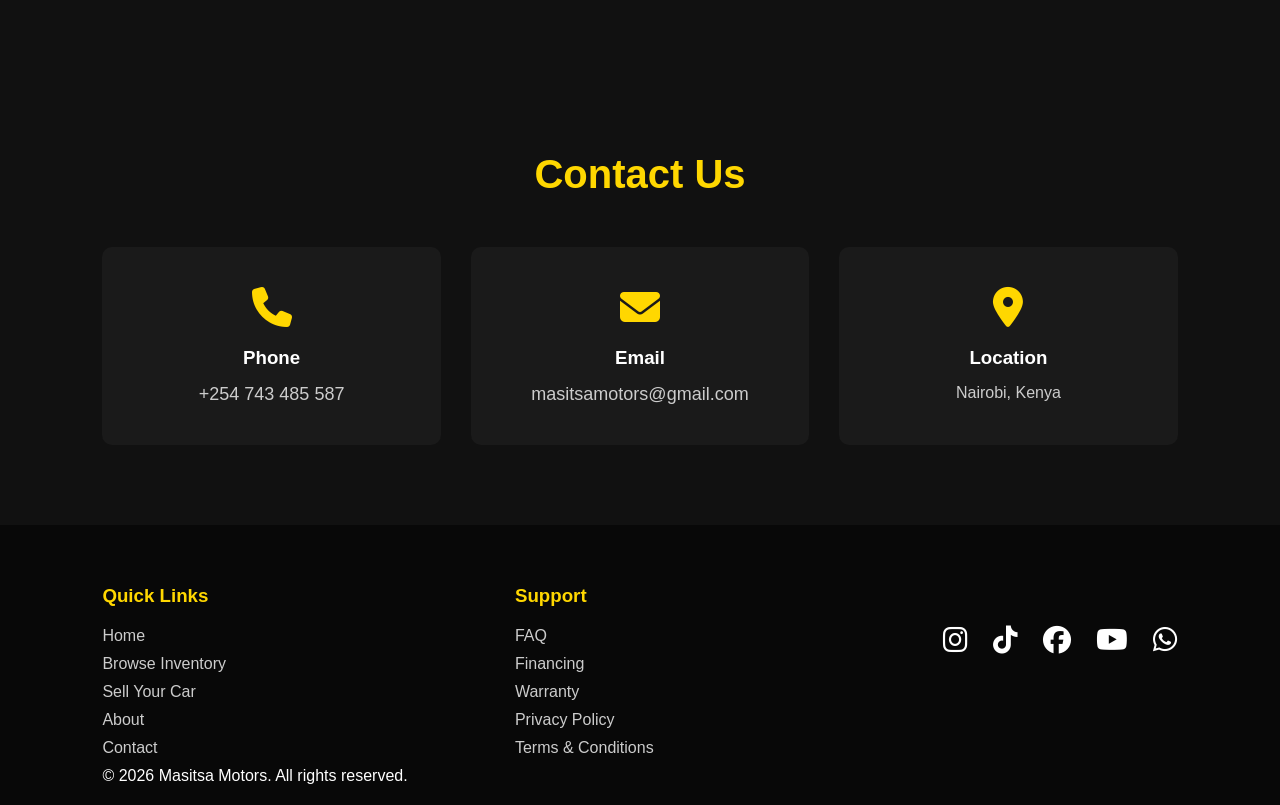
==== commit 447b3472: "Add Google site verification meta tag Added Google site verification meta tag to the head section." ====
--- a/index.html
+++ b/index.html
@@ -5,6 +5,8 @@
   <meta name="viewport" content="width=device-width, initial-scale=1.0">
 
   <title>Masitsa Motors</title>
+
+  <meta name="google-site-verification" content="n3iQxTOuIplJPvcesMDrGt34cQ-04g7KiT62B3EdQLg" />
 
   <link rel="stylesheet" href="style.css">
   <link rel="stylesheet"
@@ -517,4 +519,4 @@
   <script type="module" src="script.js"></script>
 
 </body>
-</html>+</html>
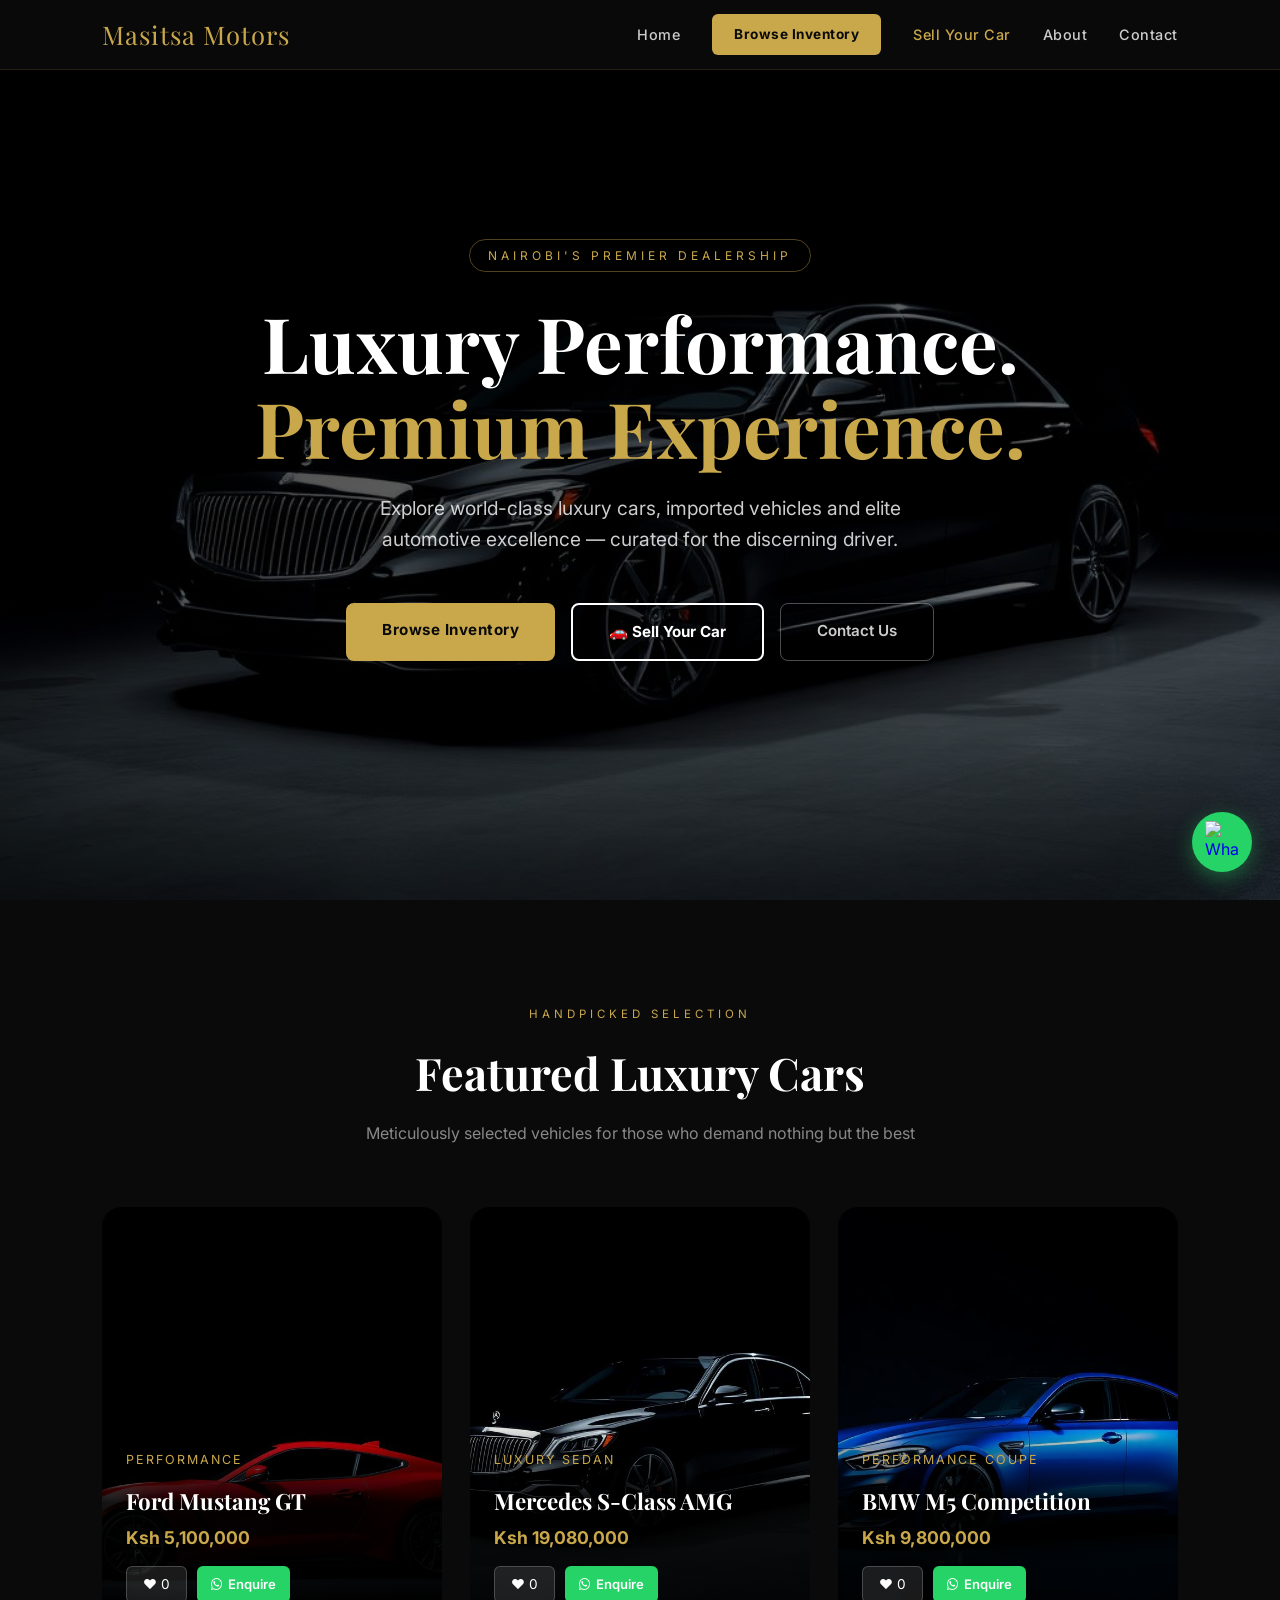
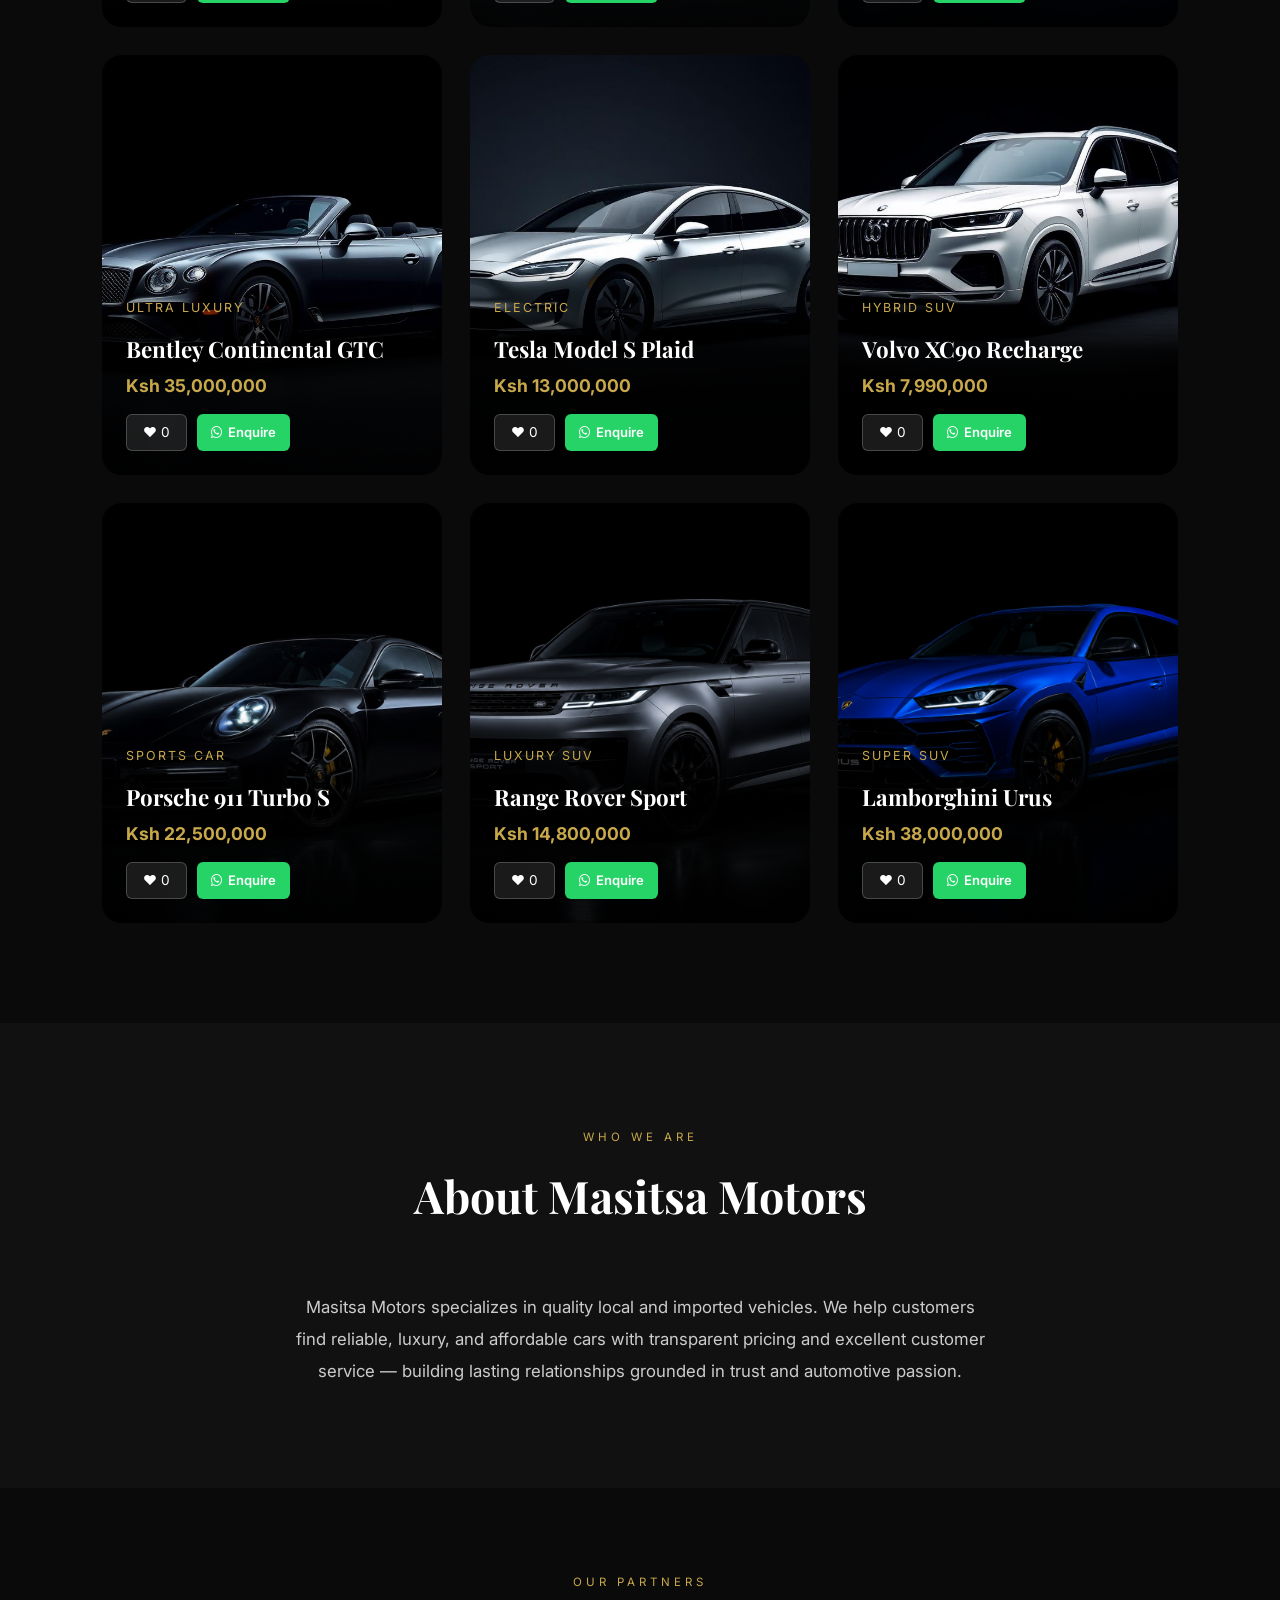
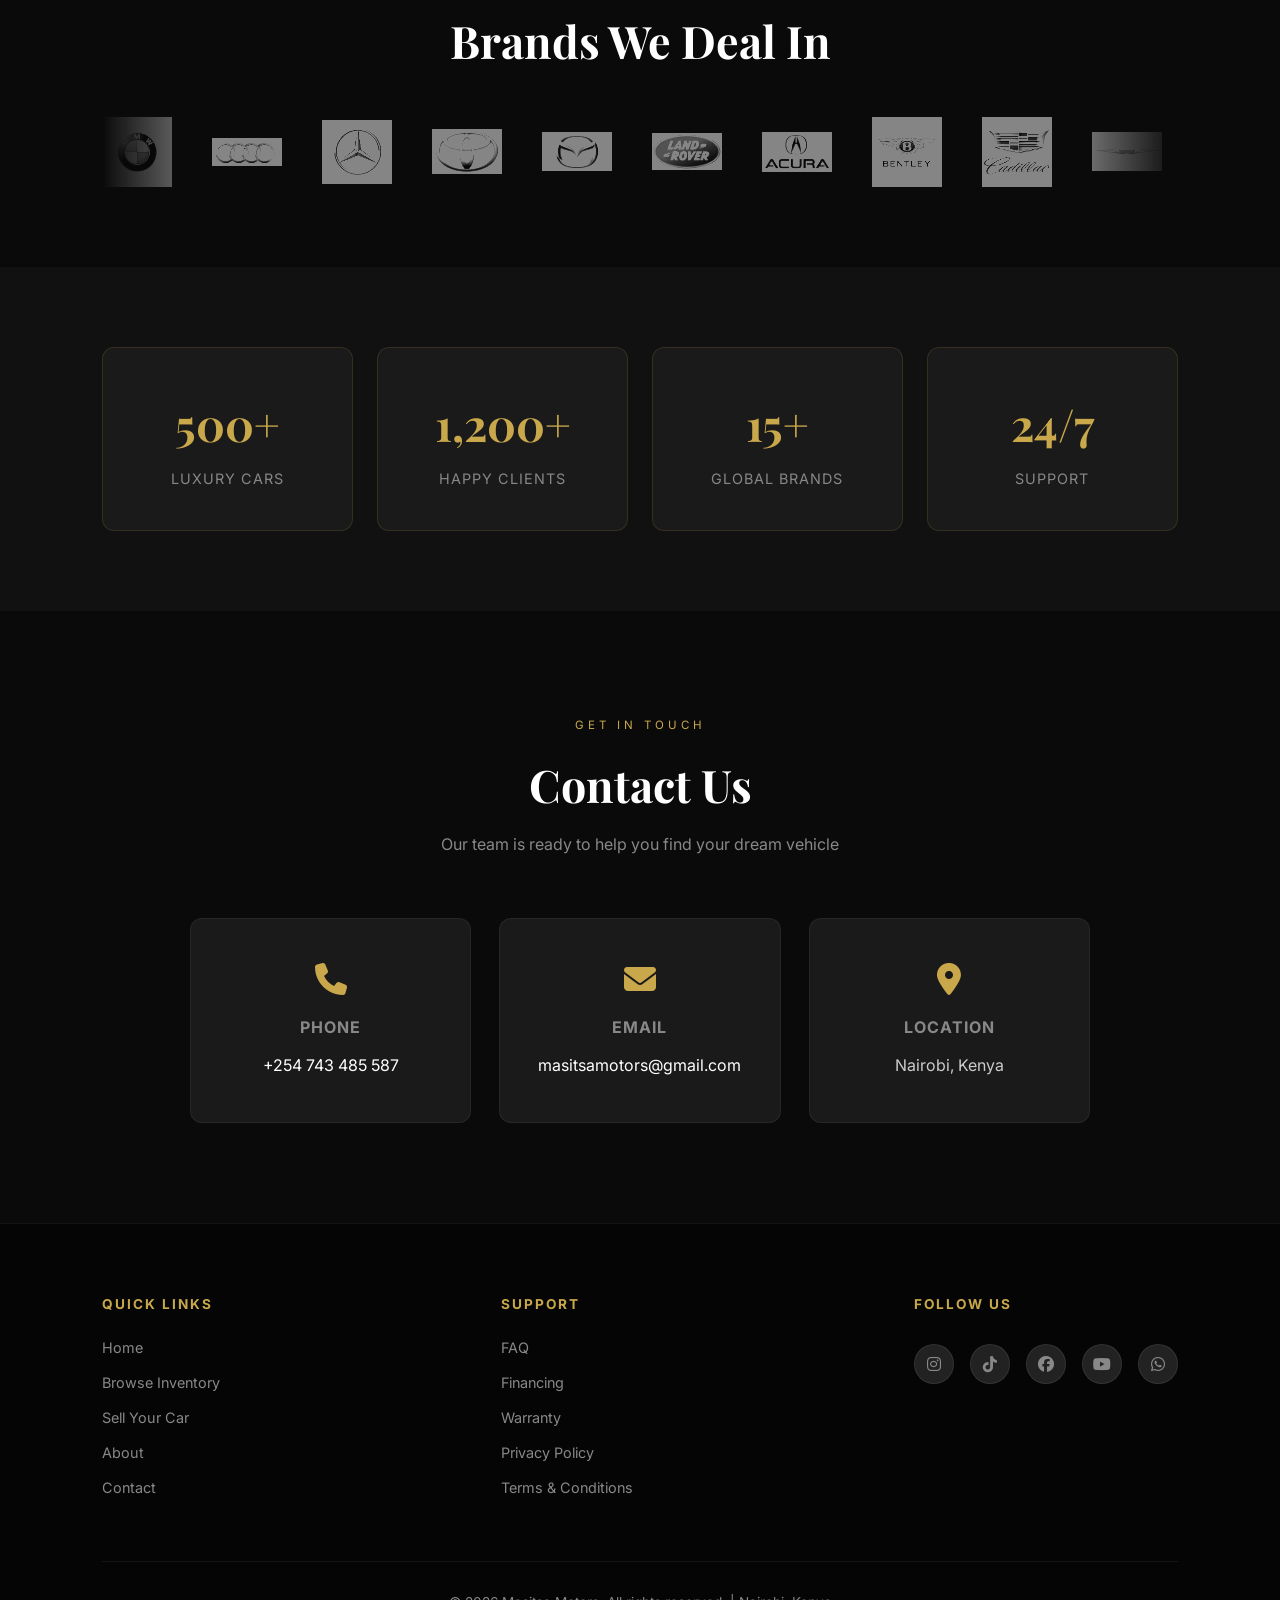
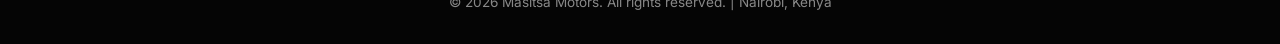
==== commit cbe7d6a8: "Add files via upload" ====
--- a/index.html
+++ b/index.html
@@ -1,522 +1,467 @@
-<!DOCTYPE html>
-<html lang="en">
-<head>
-  <meta charset="UTF-8">
-  <meta name="viewport" content="width=device-width, initial-scale=1.0">
-
-  <title>Masitsa Motors</title>
-
-  <meta name="google-site-verification" content="n3iQxTOuIplJPvcesMDrGt34cQ-04g7KiT62B3EdQLg" />
-
-  <link rel="stylesheet" href="style.css">
-  <link rel="stylesheet"
-href="https://cdnjs.cloudflare.com/ajax/libs/font-awesome/6.5.1/css/all.min.css">
-</head>
-<body>
-
-  <!-- INTRO SCREEN -->
-
-  <div class="intro">
-
-    <img src="imgs/logo.png" class="intro-logo">
-
-    <h1>Masitsa Motors</h1>
-
-    <p>Premium Car Dealership & Imports</p>
-
-  </div>
-
-  <!-- NAVBAR -->
-
-  <header>
-
-  <div class="logo">
-    Masitsa Motors
-  </div>
-
-  <!-- HAMBURGER -->
-
-  <div class="menu-toggle" id="menuToggle">
-
-    <i class="fas fa-bars"></i>
-
-  </div>
-
-  <!-- NAVIGATION -->
-
-  <nav id="navbar">
-
-    <a href="#home">Home</a>
-
-    <a href="cars.html" class="btn">Browse Inventory</a>
-
-    <a href="#about">About</a>
-
-    <a href="#contact">Contact</a>
-
-  </nav>
-
-</header>
-
-  <!-- HERO SECTION -->
-
-<section class="hero" id="home">
-
-  <div class="hero-overlay"></div>
-
-  <div class="hero-content">
-
-    <h1>
-      Luxury Performance.
-      Premium Experience.
-    </h1>
-
-    <p>
-      Explore world-class luxury cars,
-      imported vehicles and elite automotive excellence.
-    </p>
-
-    <div class="hero-buttons">
-
-      <a href="cars.html" class="primary-btn">
-        Browse Inventory
-      </a>
-
-      <a href="sell-car.html" class="sell-btn">
-    🚗 Sell Your Car
-</a>
-
-      <a href="#contact" class="secondary-btn">
-        Contact Us
-      </a>
-
-    </div>
-
-  </div>
-
-
-
-
-</section>
-
-  </div>
-
-</section>
-<!-- FEATURED CARS -->
-
-<section class="featured-cars">
-
-  <h2>Featured Luxury Cars</h2>
-
-  <div class="featured-grid">
-
-    <!-- CAR 1 -->
-
-    <div class="featured-card">
-
-      <img src="imgs/ford mustang gt.jpg">
-
-      <div class="featured-info">
-
-        <h3>Ford Mustang Gt</h3>
-
-        <p>Hybrid Supercar</p>
-
-        <a href="#inventory">
-          $51,000
-        </a>
-
-      </div>
-
-    </div>
-
-    <!-- CAR 2 -->
-
-    <div class="featured-card">
-
-      <img src="imgs/hero.jpg">
-
-      <div class="featured-info">
-
-        <h3>Mercedes S-Class AMG</h3>
-
-        <p>Luxury SUV</p>
-
-        <a href="#inventory">
-          $190,800
-        </a>
-
-      </div>
-
-    </div>
-
-    <!-- CAR 3 -->
-
-    <div class="featured-card">
-
-      <img src="imgs/bmw m5 competition.jpg">
-
-      <div class="featured-info">
-
-        <h3>BMW M5 Competition</h3>
-
-        <p>Performance Coupe</p>
-
-        <a href="#inventory">
-          $98,000
-        </a>
-
-      </div>
-
-    </div>
-
-    <!--CAR 4-->
-
-    <div class="featured-card">
-
-      <img src="imgs/bentely continental gtc.jpg">
-
-      <div class="featured-info">
-
-        <h3>Bently Continental GTC</h3>
-
-        <p>Luxury</p>
-
-        <a href="#inventory">
-          $350,000
-        </a>
-
-      </div>
-        
-      </div>
-
-      <!--CAR 5-->
-
-      <div class="featured-card">
-
-        <img src="imgs/tesla model s plaid.jpg">
-
-        <div class="featured-info">
-
-          <h3>Tesla Model s Plaid</h3>
-
-          <p>Electric</p>
-
-          <a href="#inventory">
-            $130,000
-          </a>
-        </div>
-        
-      </div>
-
-      <!--CAR 6-->
-
-      <div class="featured-card">
-
-        <img src="imgs/volvol xc90 recharge.jpg">
-
-        <div class="featured-info">
-
-          <h3>Volvo XC90</h3>
-
-          <p>Hybrid</p>
-
-          <a href="#inventory">
-            $79,900
-          </a>
-        </div>
-
-      </div>
-
-    
-
-</section>
-
-
-<section class="about" id="about">
-
-  <h2>About Us</h2>
-
-  <p>
-     Masitsa Motors specializes in quality local and imported vehicles.
-                We help customers find reliable, luxury, and affordable cars with
-                transparent pricing and excellent customer service
-  </p>
-
-  <section class="brands">
-
-    <h3>Brands We Deal In</h3>
-
-    <div class="logo-slider">
-
-        <div class="logo-track">
-
-            <img src="imgs/bmw.jfif" alt="BMW">
-            <img src="imgs/audi2.jfif" alt="Audi">
-            <img src="imgs/benz.jfif" alt="Mercedes">
-            <img src="imgs/toyota.jfif" alt="Toyota">
-            <img src="imgs/mazda.jfif" alt="Mazda">
-            <img src="imgs/landrover.jfif" alt="Land Rover">
-            <img src="imgs/acura.png" alt="Acura">
-            <img src="imgs/bently.png" alt="Bently">
-            <img src="imgs/cadillac.png" alt="Cadillac">
-            <img src="imgs/chrysler.png" alt="Chrysler">
-            <img src="imgs/ferarri.png" alt="Ferrari">
-            <img src="imgs/ford.png" alt="Ford">
-            <img src="imgs/lamborghine.png" alt="Lamborghine">
-            <img src="imgs/lexus.png" alt="lexus">
-            <img src="imgs/maseratti.png" alt="maseratti">
-            <img src="imgs/porche.png" alt="porche">
-            <img src="imgs/acoda.jfif" alt="acura">
-            <img src="imgs/bugatti.jfif" alt="bugatti">
-            <img src="imgs/chev.jfif" alt="chevrolet">
-            <img src="imgs/honda.jfif" alt="honda">
-            <img src="imgs/hyundai.jfif" alt="hyundai">
-            <img src="imgs/jaguar.jfif" alt="jaguar">
-            <img src="imgs/kia.jfif" alt="kia">
-            <img src="imgs/mini.jfif" alt="mini">
-            <img src="imgs/nissan.jfif" alt="nissan">
-            <img src="imgs/subaru.jfif" alt="subaru">
-            <img src="imgs/volvo.jfif" alt="volvo">
-            <img src="imgs/vw.jfif" alt="Volkswagen">
-            <!-- Repeat logos for smooth looping -->
-
-            <img src="imgs/bmw.jfif" alt="BMW">
-            <img src="imgs/audi2.jfif" alt="Audi">
-            <img src="imgs/benz.jfif" alt="Mercedes">
-            <img src="imgs/toyota.jfif" alt="Toyota">
-            <img src="imgs/mazda.jfif" alt="Mazda">
-            <img src="imgs/landrover.jfif" alt="Land Rover">
-            <img src="imgs/acura.png" alt="Acura">
-            <img src="imgs/bently.png" alt="Bently">
-            <img src="imgs/cadillac.png" alt="Cadillac">
-            <img src="imgs/chrysler.png" alt="Chrysler">
-            <img src="imgs/ferarri.png" alt="Ferrari">
-            <img src="imgs/ford.png" alt="Ford">
-            <img src="imgs/lamborghine.png" alt="Lamborghine">
-            <img src="imgs/maseratti.png" alt="maseratti">
-            <img src="imgs/porche.png" alt="porche">
-            <img src="imgs/acoda.jfif" alt="acoda">
-            <img src="imgs/bugatti.jfif" alt="bugatti">
-            <img src="imgs/chev.jfif" alt="chevrolet">
-            <img src="imgs/honda.jfif" alt="honda">
-            <img src="imgs/hyundai.jfif" alt="hyundai">
-            <img src="imgs/jaguar.jfif" alt="jaguar">
-            <img src="imgs/kia.jfif" alt="kia">
-            <img src="imgs/mini.jfif" alt="mini">
-            <img src="imgs/nissan.jfif" alt="nissan">
-            <img src="imgs/subaru.jfif" alt="subaru">
-            <img src="imgs/volvo.jfif" alt="volvo">
-            <img src="imgs/vw.jfif" alt="Volkswagen">
-
-        </div>
-
-    </div>
-
-</section>
-</section>
-
-
-<!-- BRANDS -->
-
-<section class="brands">
-
-  <h2>Premium Brands</h2>
-
-  <div class="brand-logos">
-
-    <span>BMW</span>
-
-    <span>Mercedes</span>
-
-    <span>Audi</span>
-
-    <span>Porsche</span>
-
-    <span>Ferrari</span>
-
-    <span>Lamborghini</span>
-
-  </div>
-
-</section>
-
-</section>
-
-<!-- STATS -->
-
-<section class="stats">
-
-  <div class="stat-box">
-
-    <h2>500+</h2>
-
-    <p>Luxury Cars</p>
-
-  </div>
-
-  <div class="stat-box">
-
-    <h2>1200+</h2>
-
-    <p>Happy Clients</p>
-
-  </div>
-
-  <div class="stat-box">
-
-    <h2>15+</h2>
-
-    <p>Global Brands</p>
-
-  </div>
-
-  <div class="stat-box">
-
-    <h2>24/7</h2>
-
-    <p>Customer Support</p>
-
-  </div>
-
-</section>
-
-  </section>
-  <!-- CONTACT SECTION -->
-
-<section class="contact" id="contact">
-
-  <h2>Contact Us</h2>
-
-  <div class="contact-container">
-
-    <div class="contact-box">
-
-  <i class="fas fa-phone"></i>
-
-  <h3>Phone</h3>
-
-  <a href="tel:+254743485587" class="contact-link">
-    +254 743 485 587
-  </a>
-
-</div>
-
-    <div class="contact-box">
-
-  <i class="fas fa-envelope"></i>
-
-  <h3>Email</h3>
-
-  <a href="mailto:masitsamotors@gmail.com?subject=Car Inquiry
-  &body=Hello Masitsa Motors, I am interested in a vehicle."
-class="contact-link">
-
-     masitsamotors@gmail.com
-
-  </a>
-
-</div>
-
-    <div class="contact-box">
-
-      <i class="fas fa-location-dot"></i>
-
-      <h3>Location</h3>
-
-      <p>Nairobi, Kenya</p>
-
-    </div>
-
-  </div>
-
-</section>
-
-  <!-- FOOTER -->
-
-  <footer>
-
-    <div class="footer-container">
-
-      <div class="footer-section">
-
-        <h3>Quick Links</h3>
-
-        <a href="#">Home</a>
-
-        <a href="#">Browse Inventory</a>
-
-        <a href="#">Sell Your Car</a>
-
-        <a href="#">About</a>
-
-        <a href="#">Contact</a>
-
-      </div>
-
-      <div class="footer-section">
-
-        <h3>Support</h3>
-
-        <a href="#">FAQ</a>
-
-        <a href="#">Financing</a>
-
-        <a href="#">Warranty</a>
-
-        <a href="#">Privacy Policy</a>
-
-        <a href="#">Terms & Conditions</a>
-
-      </div>
-
-      <!-- WHATSAPP FLOATING BUTTON -->
-
-<a 
-  href="https://wa.me/254743485587" 
-  class="whatsapp-float"
-  target="_blank"
->
-
-  <img 
-    src="https://upload.wikimedia.org/wikipedia/commons/6/6b/WhatsApp.svg" 
-    alt="WhatsApp"
-  >
-
-</a>
-<div class="social-icons">
-
-  <a href="https://instagram.com/masitsa__ke" target="_blank">
-    <i class="fab fa-instagram"></i>
-  </a>
-
-  <a href="https://tiktok.com/@masitsa__ke" target="_blank">
-    <i class="fab fa-tiktok"></i>
-  </a>
-
-  <a href="https://facebook.com/Engmasitsa.ke" target="_blank">
-    <i class="fab fa-facebook"></i>
-  </a>
-
-  <a href="https://youtube.com/@Engmasitsa" target="_blank">
-    <i class="fab fa-youtube"></i>
-  </a>
-
-  <a href="https://wa.me/254743485587" target="_blank">
-    <i class="fab fa-whatsapp"></i>
-  </a>
-
-</div>
-
-    </div>
-
-    <p class="copyright">
-      © 2026 Masitsa Motors. All rights reserved.
-    </p>
-
-  </footer>
-
-  <script type="module" src="script.js"></script>
-
-</body>
-</html>
+<!DOCTYPE html>
+<html lang="en">
+<head>
+  <meta charset="UTF-8">
+  <meta name="viewport" content="width=device-width, initial-scale=1.0">
+  <title>Masitsa Motors — Premium Car Dealership & Imports</title>
+  <meta name="description" content="Masitsa Motors — Nairobi's premier luxury car dealership. Browse imported vehicles, performance cars and elite automotive excellence.">
+  <meta name="google-site-verification" content="n3iQxTOuIplJPvcesMDrGt34cQ-04g7KiT62B3EdQLg">
+  <link rel="stylesheet" href="style.css">
+  <link rel="stylesheet" href="https://cdnjs.cloudflare.com/ajax/libs/font-awesome/6.5.1/css/all.min.css">
+</head>
+<body>
+
+<!-- INTRO -->
+<div class="intro">
+  <img src="imgs/logo.png" class="intro-logo" alt="Masitsa Motors">
+  <h1>Masitsa Motors</h1>
+  <p>Premium Car Dealership &amp; Imports</p>
+</div>
+
+<!-- HEADER -->
+<header id="mainHeader">
+  <div class="logo">Masitsa Motors</div>
+  <button class="menu-toggle" id="menuToggle" aria-label="Menu">
+    <i class="fas fa-bars"></i>
+  </button>
+  <nav id="navbar">
+    <a href="#home">Home</a>
+    <a href="cars.html" class="btn">Browse Inventory</a>
+    <a href="sell-car.html">Sell Your Car</a>
+    <a href="#about">About</a>
+    <a href="#contact">Contact</a>
+  </nav>
+</header>
+
+<!-- HERO -->
+<section class="hero" id="home">
+  <div class="hero-overlay"></div>
+  <div class="hero-content">
+    <span class="hero-eyebrow">Nairobi's Premier Dealership</span>
+    <h1>Luxury Performance.<br><span>Premium Experience.</span></h1>
+    <p>Explore world-class luxury cars, imported vehicles and elite automotive excellence — curated for the discerning driver.</p>
+    <div class="hero-buttons">
+      <a href="cars.html" class="primary-btn">Browse Inventory</a>
+      <a href="sell-car.html" class="sell-btn">🚗 Sell Your Car</a>
+      <a href="#contact" class="secondary-btn">Contact Us</a>
+    </div>
+  </div>
+</section>
+
+<!-- FEATURED CARS -->
+<section class="featured-cars" id="featured">
+  <div class="section-header">
+    <span class="section-label">Handpicked Selection</span>
+    <h2>Featured Luxury Cars</h2>
+    <p>Meticulously selected vehicles for those who demand nothing but the best</p>
+  </div>
+
+  <div class="featured-grid" id="featuredGrid">
+
+    <!-- CAR 1 -->
+    <div class="featured-card">
+      <img src="imgs/ford mustang gt.jpg" alt="Ford Mustang GT" loading="lazy">
+      <div class="featured-info">
+        <div class="car-tag">Performance</div>
+        <h3>Ford Mustang GT</h3>
+        <div class="car-price">Ksh 5,100,000</div>
+        <div class="featured-actions">
+          <button class="like-btn" onclick="likeFeatured(this, 'ford-mustang-gt')">
+            ❤️ <span class="like-count">0</span>
+          </button>
+          <a class="wa-btn-small"
+            href="https://wa.me/254743485587?text=Hello%20Masitsa%20Motors%2C%20I%20am%20interested%20in%20the%20Ford%20Mustang%20GT.%20Please%20send%20me%20more%20details."
+            target="_blank">
+            <i class="fab fa-whatsapp"></i> Enquire
+          </a>
+        </div>
+      </div>
+    </div>
+
+    <!-- CAR 2 -->
+    <div class="featured-card">
+      <img src="imgs/hero.jpg" alt="Mercedes S-Class AMG" loading="lazy">
+      <div class="featured-info">
+        <div class="car-tag">Luxury Sedan</div>
+        <h3>Mercedes S-Class AMG</h3>
+        <div class="car-price">Ksh 19,080,000</div>
+        <div class="featured-actions">
+          <button class="like-btn" onclick="likeFeatured(this, 'mercedes-s-class')">
+            ❤️ <span class="like-count">0</span>
+          </button>
+          <a class="wa-btn-small"
+            href="https://wa.me/254743485587?text=Hello%20Masitsa%20Motors%2C%20I%20am%20interested%20in%20the%20Mercedes%20S-Class%20AMG.%20Please%20send%20me%20more%20details."
+            target="_blank">
+            <i class="fab fa-whatsapp"></i> Enquire
+          </a>
+        </div>
+      </div>
+    </div>
+
+    <!-- CAR 3 -->
+    <div class="featured-card">
+      <img src="imgs/bmw m5 competition.jpg" alt="BMW M5 Competition" loading="lazy">
+      <div class="featured-info">
+        <div class="car-tag">Performance Coupe</div>
+        <h3>BMW M5 Competition</h3>
+        <div class="car-price">Ksh 9,800,000</div>
+        <div class="featured-actions">
+          <button class="like-btn" onclick="likeFeatured(this, 'bmw-m5')">
+            ❤️ <span class="like-count">0</span>
+          </button>
+          <a class="wa-btn-small"
+            href="https://wa.me/254743485587?text=Hello%20Masitsa%20Motors%2C%20I%20am%20interested%20in%20the%20BMW%20M5%20Competition.%20Please%20send%20me%20more%20details."
+            target="_blank">
+            <i class="fab fa-whatsapp"></i> Enquire
+          </a>
+        </div>
+      </div>
+    </div>
+
+    <!-- CAR 4 -->
+    <div class="featured-card">
+      <img src="imgs/bentely continental gtc.jpg" alt="Bentley Continental GTC" loading="lazy">
+      <div class="featured-info">
+        <div class="car-tag">Ultra Luxury</div>
+        <h3>Bentley Continental GTC</h3>
+        <div class="car-price">Ksh 35,000,000</div>
+        <div class="featured-actions">
+          <button class="like-btn" onclick="likeFeatured(this, 'bentley-gtc')">
+            ❤️ <span class="like-count">0</span>
+          </button>
+          <a class="wa-btn-small"
+            href="https://wa.me/254743485587?text=Hello%20Masitsa%20Motors%2C%20I%20am%20interested%20in%20the%20Bentley%20Continental%20GTC.%20Please%20send%20me%20more%20details."
+            target="_blank">
+            <i class="fab fa-whatsapp"></i> Enquire
+          </a>
+        </div>
+      </div>
+    </div>
+
+    <!-- CAR 5 -->
+    <div class="featured-card">
+      <img src="imgs/tesla model s plaid.jpg" alt="Tesla Model S Plaid" loading="lazy">
+      <div class="featured-info">
+        <div class="car-tag">Electric</div>
+        <h3>Tesla Model S Plaid</h3>
+        <div class="car-price">Ksh 13,000,000</div>
+        <div class="featured-actions">
+          <button class="like-btn" onclick="likeFeatured(this, 'tesla-model-s')">
+            ❤️ <span class="like-count">0</span>
+          </button>
+          <a class="wa-btn-small"
+            href="https://wa.me/254743485587?text=Hello%20Masitsa%20Motors%2C%20I%20am%20interested%20in%20the%20Tesla%20Model%20S%20Plaid.%20Please%20send%20me%20more%20details."
+            target="_blank">
+            <i class="fab fa-whatsapp"></i> Enquire
+          </a>
+        </div>
+      </div>
+    </div>
+
+    <!-- CAR 6 -->
+    <div class="featured-card">
+      <img src="imgs/volvol xc90 recharge.jpg" alt="Volvo XC90" loading="lazy">
+      <div class="featured-info">
+        <div class="car-tag">Hybrid SUV</div>
+        <h3>Volvo XC90 Recharge</h3>
+        <div class="car-price">Ksh 7,990,000</div>
+        <div class="featured-actions">
+          <button class="like-btn" onclick="likeFeatured(this, 'volvo-xc90')">
+            ❤️ <span class="like-count">0</span>
+          </button>
+          <a class="wa-btn-small"
+            href="https://wa.me/254743485587?text=Hello%20Masitsa%20Motors%2C%20I%20am%20interested%20in%20the%20Volvo%20XC90%20Recharge.%20Please%20send%20me%20more%20details."
+            target="_blank">
+            <i class="fab fa-whatsapp"></i> Enquire
+          </a>
+        </div>
+      </div>
+    </div>
+
+    <!-- CAR 7 -->
+    <div class="featured-card">
+      <img src="imgs/porche (2).png" alt="Porsche 911 Turbo S" loading="lazy">
+      <div class="featured-info">
+        <div class="car-tag">Sports Car</div>
+        <h3>Porsche 911 Turbo S</h3>
+        <div class="car-price">Ksh 22,500,000</div>
+        <div class="featured-actions">
+          <button class="like-btn" onclick="likeFeatured(this, 'porsche-911')">
+            ❤️ <span class="like-count">0</span>
+          </button>
+          <a class="wa-btn-small"
+            href="https://wa.me/254743485587?text=Hello%20Masitsa%20Motors%2C%20I%20am%20interested%20in%20the%20Porsche%20911%20Turbo%20S.%20Please%20send%20me%20more%20details."
+            target="_blank">
+            <i class="fab fa-whatsapp"></i> Enquire
+          </a>
+        </div>
+      </div>
+    </div>
+
+    <!-- CAR 8 -->
+    <div class="featured-card">
+      <img src="imgs/range.png" alt="Range Rover Sport" loading="lazy">
+      <div class="featured-info">
+        <div class="car-tag">Luxury SUV</div>
+        <h3>Range Rover Sport</h3>
+        <div class="car-price">Ksh 14,800,000</div>
+        <div class="featured-actions">
+          <button class="like-btn" onclick="likeFeatured(this, 'range-rover-sport')">
+            ❤️ <span class="like-count">0</span>
+          </button>
+          <a class="wa-btn-small"
+            href="https://wa.me/254743485587?text=Hello%20Masitsa%20Motors%2C%20I%20am%20interested%20in%20the%20Range%20Rover%20Sport.%20Please%20send%20me%20more%20details."
+            target="_blank">
+            <i class="fab fa-whatsapp"></i> Enquire
+          </a>
+        </div>
+      </div>
+    </div>
+
+    <!-- CAR 9 -->
+    <div class="featured-card">
+      <img src="imgs/Urus.png" alt="Lamborghini Urus" loading="lazy">
+      <div class="featured-info">
+        <div class="car-tag">Super SUV</div>
+        <h3>Lamborghini Urus</h3>
+        <div class="car-price">Ksh 38,000,000</div>
+        <div class="featured-actions">
+          <button class="like-btn" onclick="likeFeatured(this, 'lamborghini-urus')">
+            ❤️ <span class="like-count">0</span>
+          </button>
+          <a class="wa-btn-small"
+            href="https://wa.me/254743485587?text=Hello%20Masitsa%20Motors%2C%20I%20am%20interested%20in%20the%20Lamborghini%20Urus.%20Please%20send%20me%20more%20details."
+            target="_blank">
+            <i class="fab fa-whatsapp"></i> Enquire
+          </a>
+        </div>
+      </div>
+    </div>
+
+  </div>
+</section>
+
+<!-- ABOUT -->
+<section class="about" id="about">
+  <div class="section-header">
+    <span class="section-label">Who We Are</span>
+    <h2>About Masitsa Motors</h2>
+  </div>
+  <p>
+    Masitsa Motors specializes in quality local and imported vehicles. We help customers find reliable, luxury,
+    and affordable cars with transparent pricing and excellent customer service — building lasting relationships
+    grounded in trust and automotive passion.
+  </p>
+</section>
+
+<!-- BRAND SLIDER -->
+<section class="brands">
+  <div class="section-header">
+    <span class="section-label">Our Partners</span>
+    <h2>Brands We Deal In</h2>
+  </div>
+  <div class="logo-slider">
+    <div class="logo-track">
+      <img src="imgs/bmw.jfif" alt="BMW">
+      <img src="imgs/audi2.jfif" alt="Audi">
+      <img src="imgs/benz.jfif" alt="Mercedes">
+      <img src="imgs/toyota.jfif" alt="Toyota">
+      <img src="imgs/mazda.jfif" alt="Mazda">
+      <img src="imgs/landrover.jfif" alt="Land Rover">
+      <img src="imgs/acura.png" alt="Acura">
+      <img src="imgs/bently.png" alt="Bentley">
+      <img src="imgs/cadillac.png" alt="Cadillac">
+      <img src="imgs/chrysler.png" alt="Chrysler">
+      <img src="imgs/ferarri.png" alt="Ferrari">
+      <img src="imgs/ford.png" alt="Ford">
+      <img src="imgs/lamborghine.png" alt="Lamborghini">
+      <img src="imgs/lexus.png" alt="Lexus">
+      <img src="imgs/maseratti.png" alt="Maserati">
+      <img src="imgs/porche.png" alt="Porsche">
+      <img src="imgs/bugatti.jfif" alt="Bugatti">
+      <img src="imgs/chev.jfif" alt="Chevrolet">
+      <img src="imgs/honda.jfif" alt="Honda">
+      <img src="imgs/hyundai.jfif" alt="Hyundai">
+      <img src="imgs/jaguar.jfif" alt="Jaguar">
+      <img src="imgs/nissan.jfif" alt="Nissan">
+      <img src="imgs/subaru.jfif" alt="Subaru">
+      <img src="imgs/volvo.jfif" alt="Volvo">
+      <img src="imgs/vw.jfif" alt="Volkswagen">
+      <!-- Duplicates for seamless loop -->
+      <img src="imgs/bmw.jfif" alt="BMW">
+      <img src="imgs/audi2.jfif" alt="Audi">
+      <img src="imgs/benz.jfif" alt="Mercedes">
+      <img src="imgs/toyota.jfif" alt="Toyota">
+      <img src="imgs/mazda.jfif" alt="Mazda">
+      <img src="imgs/landrover.jfif" alt="Land Rover">
+      <img src="imgs/acura.png" alt="Acura">
+      <img src="imgs/bently.png" alt="Bentley">
+      <img src="imgs/cadillac.png" alt="Cadillac">
+      <img src="imgs/chrysler.png" alt="Chrysler">
+      <img src="imgs/ferarri.png" alt="Ferrari">
+      <img src="imgs/ford.png" alt="Ford">
+      <img src="imgs/lamborghine.png" alt="Lamborghini">
+      <img src="imgs/lexus.png" alt="Lexus">
+      <img src="imgs/maseratti.png" alt="Maserati">
+      <img src="imgs/porche.png" alt="Porsche">
+      <img src="imgs/bugatti.jfif" alt="Bugatti">
+      <img src="imgs/chev.jfif" alt="Chevrolet">
+      <img src="imgs/honda.jfif" alt="Honda">
+      <img src="imgs/hyundai.jfif" alt="Hyundai">
+      <img src="imgs/jaguar.jfif" alt="Jaguar">
+      <img src="imgs/nissan.jfif" alt="Nissan">
+      <img src="imgs/subaru.jfif" alt="Subaru">
+      <img src="imgs/volvo.jfif" alt="Volvo">
+      <img src="imgs/vw.jfif" alt="Volkswagen">
+    </div>
+  </div>
+</section>
+
+<!-- STATS -->
+<section class="stats">
+  <div class="stat-box">
+    <h2>500+</h2>
+    <p>Luxury Cars</p>
+  </div>
+  <div class="stat-box">
+    <h2>1,200+</h2>
+    <p>Happy Clients</p>
+  </div>
+  <div class="stat-box">
+    <h2>15+</h2>
+    <p>Global Brands</p>
+  </div>
+  <div class="stat-box">
+    <h2>24/7</h2>
+    <p>Support</p>
+  </div>
+</section>
+
+<!-- CONTACT -->
+<section class="contact" id="contact">
+  <div class="section-header">
+    <span class="section-label">Get In Touch</span>
+    <h2>Contact Us</h2>
+    <p>Our team is ready to help you find your dream vehicle</p>
+  </div>
+  <div class="contact-container">
+    <div class="contact-box">
+      <i class="fas fa-phone"></i>
+      <h3>Phone</h3>
+      <a href="tel:+254743485587" class="contact-link">+254 743 485 587</a>
+    </div>
+    <div class="contact-box">
+      <i class="fas fa-envelope"></i>
+      <h3>Email</h3>
+      <a href="mailto:masitsamotors@gmail.com?subject=Car Inquiry&body=Hello Masitsa Motors, I am interested in a vehicle." class="contact-link">masitsamotors@gmail.com</a>
+    </div>
+    <div class="contact-box">
+      <i class="fas fa-location-dot"></i>
+      <h3>Location</h3>
+      <p>Nairobi, Kenya</p>
+    </div>
+  </div>
+</section>
+
+<!-- FOOTER -->
+<footer>
+  <div class="footer-container">
+    <div class="footer-section">
+      <h3>Quick Links</h3>
+      <a href="#home">Home</a>
+      <a href="cars.html">Browse Inventory</a>
+      <a href="sell-car.html">Sell Your Car</a>
+      <a href="#about">About</a>
+      <a href="#contact">Contact</a>
+    </div>
+    <div class="footer-section">
+      <h3>Support</h3>
+      <a href="#">FAQ</a>
+      <a href="#">Financing</a>
+      <a href="#">Warranty</a>
+      <a href="#">Privacy Policy</a>
+      <a href="#">Terms &amp; Conditions</a>
+    </div>
+    <div class="footer-section">
+      <h3>Follow Us</h3>
+      <div class="social-icons">
+        <a href="https://instagram.com/masitsa__ke" target="_blank" aria-label="Instagram"><i class="fab fa-instagram"></i></a>
+        <a href="https://tiktok.com/@masitsa__ke" target="_blank" aria-label="TikTok"><i class="fab fa-tiktok"></i></a>
+        <a href="https://facebook.com/Engmasitsa.ke" target="_blank" aria-label="Facebook"><i class="fab fa-facebook"></i></a>
+        <a href="https://youtube.com/@Engmasitsa" target="_blank" aria-label="YouTube"><i class="fab fa-youtube"></i></a>
+        <a href="https://wa.me/254743485587" target="_blank" aria-label="WhatsApp"><i class="fab fa-whatsapp"></i></a>
+      </div>
+    </div>
+  </div>
+  <p class="copyright">© 2026 Masitsa Motors. All rights reserved. | Nairobi, Kenya</p>
+</footer>
+
+<!-- WHATSAPP FLOAT -->
+<a href="https://wa.me/254743485587?text=Hello%20Masitsa%20Motors%2C%20I%20would%20like%20to%20inquire%20about%20your%20vehicles." class="whatsapp-float" target="_blank" aria-label="Chat on WhatsApp">
+  <img src="https://upload.wikimedia.org/wikipedia/commons/6/6b/WhatsApp.svg" alt="WhatsApp">
+</a>
+
+<script type="module" src="script.js"></script>
+
+<script>
+// Navbar scroll effect
+const header = document.getElementById('mainHeader');
+window.addEventListener('scroll', () => {
+  header.classList.toggle('scrolled', window.scrollY > 50);
+});
+
+// Mobile menu
+document.getElementById('menuToggle').addEventListener('click', function() {
+  const nav = document.getElementById('navbar');
+  nav.classList.toggle('active');
+  this.innerHTML = nav.classList.contains('active')
+    ? '<i class="fas fa-times"></i>'
+    : '<i class="fas fa-bars"></i>';
+});
+
+// Close nav on link click
+document.querySelectorAll('#navbar a').forEach(link => {
+  link.addEventListener('click', () => {
+    document.getElementById('navbar').classList.remove('active');
+    document.getElementById('menuToggle').innerHTML = '<i class="fas fa-bars"></i>';
+  });
+});
+
+// Featured car likes (localStorage for persistence)
+function likeFeatured(btn, carId) {
+  const key = 'mm_like_' + carId;
+  const liked = localStorage.getItem(key);
+  const countEl = btn.querySelector('.like-count');
+  let count = parseInt(countEl.textContent) || 0;
+
+  if (liked) {
+    localStorage.removeItem(key);
+    btn.classList.remove('liked');
+    countEl.textContent = Math.max(0, count - 1);
+  } else {
+    localStorage.setItem(key, '1');
+    btn.classList.add('liked');
+    countEl.textContent = count + 1;
+  }
+}
+
+// Restore like states on page load
+window.addEventListener('DOMContentLoaded', () => {
+  document.querySelectorAll('.like-btn').forEach(btn => {
+    const onclickStr = btn.getAttribute('onclick');
+    const match = onclickStr && onclickStr.match(/'([^']+)'\)/);
+    if (match) {
+      const carId = match[1];
+      if (localStorage.getItem('mm_like_' + carId)) {
+        btn.classList.add('liked');
+        btn.querySelector('.like-count').textContent = '1';
+      }
+    }
+  });
+});
+
+window.likeFeatured = likeFeatured;
+</script>
+
+</body>
+</html>
--- a/style.css
+++ b/style.css
@@ -1,1527 +1,1315 @@
-html{
-
-  scroll-behavior:smooth;
-}
-*{
-  margin:0;
-  padding:0;
-  box-sizing:border-box;
-  font-family:Arial, sans-serif;
-}
-
-body{
-  background:#0f0f0f;
-  color:white;
-}
-
-/* INTRO */
-
-.intro{
-  position:fixed;
-  top:0;
-  left:0;
-  width:100%;
-  height:100vh;
-  background:black;
-
-  display:flex;
-  flex-direction:column;
-  justify-content:center;
-  align-items:center;
-
-  z-index:9999;
-
-  animation:fadeOut 4s forwards;
-}
-
-.intro-logo{
-  width:180px;
-  margin-bottom:20px;
-}
-
-.intro h1{
-  color:gold;
-  font-size:50px;
-}
-
-.intro p{
-  margin-top:10px;
-  color:#ccc;
-}
-
-@keyframes fadeOut{
-
-  0%{
-    opacity:1;
-  }
-
-  80%{
-    opacity:1;
-  }
-
-  100%{
-    opacity:0;
-    visibility:hidden;
-  }
-
-}
-
-/* NAVBAR */
-
-.navbar{
-  display:flex;
-  justify-content:space-between;
-  align-items:center;
-
-  padding:20px 8%;
-
-  background:#111;
-  position:sticky;
-  top:0;
-}
-
-.logo{
-  font-size:28px;
-  color:gold;
-  font-weight:bold;
-}
-
-.nav-links{
-  display:flex;
-  list-style:none;
-  gap:25px;
-}
-
-.nav-links a{
-  text-decoration:none;
-  color:white;
-  transition:0.3s;
-}
-
-.nav-links a:hover{
-  color:gold;
-}
-
-.menu-icon{
-  display:none;
-  font-size:30px;
-  cursor:pointer;
-}
-
-/* HERO SECTION */
-
-.hero{
-
-  position:relative;
-
-  height:100vh;
-
-  background:
-  url('imgs/hero.jpg');
-
-  background-size:cover;
-
-  background-position:center;
-
-  background-repeat:no-repeat;
-
-  display:flex;
-
-  align-items:center;
-
-  justify-content:center;
-
-  text-align:center;
-
-  overflow:hidden;
-}
-/* DARK OVERLAY */
-
-.hero-overlay{
-
-  position:absolute;
-
-  top:0;
-  left:0;
-
-  width:100%;
-  height:100%;
-
-  background:
-  rgba(0,0,0,0.65);
-}
-
-/* CONTENT */
-
-.hero-content{
-
-  position:relative;
-
-  z-index:2;
-
-  max-width:800px;
-
-  padding:20px;
-}
-
-.hero-content h1{
-
-  font-size:70px;
-
-  line-height:1.1;
-
-  margin-bottom:25px;
-
-  color:white;
-}
-
-.hero-content p{
-
-  font-size:20px;
-
-  color:#ddd;
-
-  margin-bottom:40px;
-}
-
-/* BUTTONS */
-
-.hero-buttons{
-
-  display:flex;
-
-  gap:20px;
-
-  justify-content:center;
-
-  flex-wrap:wrap;
-}
-
-.primary-btn,
-.secondary-btn{
-
-  padding:15px 35px;
-
-  border-radius:6px;
-
-  text-decoration:none;
-
-  font-weight:bold;
-
-  transition:0.3s;
-}
-
-.primary-btn{
-
-  background:gold;
-
-  color:black;
-}
-
-.secondary-btn{
-
-  border:2px solid white;
-
-  color:white;
-}
-
-.primary-btn:hover,
-.secondary-btn:hover{
-
-  transform:translateY(-5px);
-}
-
-/* MOBILE */
-
-@media(max-width:768px){
-
-  .hero-content h1{
-
-    font-size:45px;
-  }
-
-  .hero-content p{
-
-    font-size:16px;
-  }
-
-}
-
-/* INVENTORY */
-
-.inventory{
-  padding:80px 8%;
-}
-
-.inventory h2{
-  text-align:center;
-  margin-bottom:40px;
-  font-size:40px;
-}
-
-.search-box{
-  display:grid;
-  grid-template-columns:repeat(auto-fit,minmax(200px,1fr));
-  gap:20px;
-}
-
-.search-box input{
-  padding:15px;
-  border:none;
-  border-radius:5px;
-}
-
-.search-box button{
-  background:gold;
-  border:none;
-  font-weight:bold;
-  border-radius:5px;
-  cursor:pointer;
-}
-
-/* FOOTER */
-
-footer{
-  background:#080808;
-  padding:60px 8% 20px;
-}
-
-.footer-container{
-  display:flex;
-  justify-content:space-between;
-  flex-wrap:wrap;
-  gap:40px;
-}
-
-.footer-section{
-  display:flex;
-  flex-direction:column;
-}
-
-.footer-section h3{
-  margin-bottom:20px;
-  color:gold;
-}
-
-.footer-section a{
-  text-decoration:none;
-  color:#ccc;
-  margin-bottom:10px;
-}
-
-.footer-section a:hover{
-  color:white;
-}
-
-copyright{
-  text-align:center;
-  margin-top:40px;
-}
-
-/* MOBILE */
-
-@media(max-width:768px){
-
-  .nav-links{
-    display:none;
-  }
-
-  .menu-icon{
-    display:block;
-  }
-
-  .hero h1{
-    font-size:40px;
-  }
-
-}
-/* WHATSAPP BUTTON */
-
-.whatsapp-float{
-
-  position:fixed;
-
-  width:65px;
-  height:65px;
-
-  bottom:25px;
-  right:25px;
-
-  background:#25D366;
-
-  border-radius:50%;
-
-  display:flex;
-  justify-content:center;
-  align-items:center;
-
-  box-shadow:0 5px 15px rgba(0,0,0,0.4);
-
-  z-index:1000;
-
-  transition:0.3s;
-}
-
-.whatsapp-float:hover{
-
-  transform:scale(1.1);
-
-}
-
-.whatsapp-float img{
-
-  width:38px;
-
-}
-/* LOGIN */
-
-.login-container{
-
-  width:100%;
-  height:100vh;
-
-  display:flex;
-  justify-content:center;
-  align-items:center;
-
-  background:#0f0f0f;
-}
-
-.login-form{
-
-  background:#1a1a1a;
-
-  padding:40px;
-
-  border-radius:10px;
-
-  width:350px;
-
-  display:flex;
-  flex-direction:column;
-
-  gap:20px;
-}
-
-.login-form h1{
-
-  text-align:center;
-  color:gold;
-}
-
-.login-form input{
-
-  padding:15px;
-
-  border:none;
-
-  border-radius:5px;
-}
-
-.login-form button{
-
-  padding:15px;
-
-  border:none;
-
-  background:gold;
-
-  color:black;
-
-  font-weight:bold;
-
-  border-radius:5px;
-
-  cursor:pointer;
-}
-
-#message{
-
-  text-align:center;
-}
-/* CAR INVENTORY */
-
-.car-grid{
-
-  margin-top:50px;
-
-  display:grid;
-
-  grid-template-columns:
-  repeat(auto-fit,minmax(280px,1fr));
-
-  gap:25px;
-}
-
-.car-card{
-
-  background:#1a1a1a;
-
-  border-radius:10px;
-
-  overflow:hidden;
-
-  transition:0.3s;
-}
-
-.car-card:hover{
-
-  transform:translateY(-8px);
-}
-
-.car-card img{
-
-  width:100%;
-  height:220px;
-
-  object-fit:cover;
-}
-
-.car-info{
-
-  padding:20px;
-}
-
-.car-info h3{
-
-  margin-bottom:10px;
-}
-
-.car-info p{
-
-  margin-bottom:8px;
-
-  color:#ccc;
-}
-
-.price{
-
-  color:gold;
-
-  font-size:22px;
-
-  font-weight:bold;
-
-  margin-top:15px;
-}
-/* ADMIN */
-
-.admin-container{
-
-  max-width:500px;
-
-  margin:50px auto;
-
-  padding:40px;
-
-  background:#1a1a1a;
-
-  border-radius:10px;
-
-  display:flex;
-
-  flex-direction:column;
-
-  gap:20px;
-}
-
-.admin-container h1{
-
-  text-align:center;
-
-  color:gold;
-}
-
-.admin-container input{
-
-  padding:15px;
-
-  border:none;
-
-  border-radius:5px;
-}
-
-.admin-container button{
-
-  padding:15px;
-
-  background:gold;
-
-  border:none;
-
-  font-weight:bold;
-
-  cursor:pointer;
-
-  border-radius:5px;
-}
-
-#status{
-
-  text-align:center;
-}
-/* SOCIAL ICONS */
-
-.social-icons{
-
-  display:flex;
-
-  justify-content:center;
-
-  gap:25px;
-
-  margin-top:40px;
-}
-
-.social-icons a{
-
-  color:white;
-
-  font-size:28px;
-
-  transition:0.3s;
-}
-
-.social-icons a:hover{
-
-  color:gold;
-
-  transform:translateY(-5px);
-}
-/* CONTACT SECTION */
-
-.contact{
-
-  padding:80px 8%;
-
-  background:#111;
-
-  text-align:center;
-}
-
-.contact h2{
-
-  font-size:40px;
-
-  margin-bottom:50px;
-
-  color:gold;
-}
-
-.contact-container{
-
-  display:grid;
-
-  grid-template-columns:
-  repeat(auto-fit,minmax(250px,1fr));
-
-  gap:30px;
-}
-
-.contact-box{
-
-  background:#1a1a1a;
-
-  padding:40px 20px;
-
-  border-radius:10px;
-
-  transition:0.3s;
-}
-
-.contact-box:hover{
-
-  transform:translateY(-8px);
-}
-
-.contact-box i{
-
-  font-size:40px;
-
-  color:gold;
-
-  margin-bottom:20px;
-}
-
-.contact-box h3{
-
-  margin-bottom:15px;
-}
-
-.contact-box p{
-
-  color:#ccc;
-}
-.contact-link{
-
-  color:#ccc;
-
-  text-decoration:none;
-
-  font-size:18px;
-
-  transition:0.3s;
-}
-
-.contact-link:hover{
-
-  color:gold;
-}
-/* HEADER */
-
-header{
-
-  position:fixed;
-
-  top:0;
-  left:0;
-
-  width:100%;
-
-  padding:20px 8%;
-
-  background:#111;
-
-  display:flex;
-
-  justify-content:space-between;
-
-  align-items:center;
-
-  z-index:1000;
-}
-
-/* LOGO */
-
-.logo{
-
-  font-size:28px;
-
-  font-weight:bold;
-
-  color:gold;
-}
-
-/* NAV */
-
-nav{
-
-  display:flex;
-
-  gap:30px;
-}
-
-nav a{
-
-  color:white;
-
-  text-decoration:none;
-
-  transition:0.3s;
-}
-
-nav a:hover{
-
-  color:gold;
-}
-
-/* HAMBURGER */
-
-.menu-toggle{
-
-  display:none;
-
-  font-size:28px;
-
-  color:white;
-
-  cursor:pointer;
-}
-
-/* MOBILE */
-
-@media(max-width:768px){
-
-  .menu-toggle{
-
-    display:block;
-  }
-
-  nav{
-
-    position:absolute;
-
-    top:80px;
-    right:0;
-
-    background:#111;
-
-    width:100%;
-
-    flex-direction:column;
-
-    align-items:center;
-
-    padding:30px 0;
-
-    display:none;
-  }
-
-  nav.active{
-
-    display:flex;
-  }
-
-}
-/* FEATURED CARS */
-
-.featured-cars{
-
-  padding:100px 8%;
-
-  background:#0a0a0a;
-}
-
-.featured-cars h2{
-
-  text-align:center;
-
-  font-size:42px;
-
-  color:gold;
-
-  margin-bottom:60px;
-}
-
-.featured-grid{
-
-  display:grid;
-
-  grid-template-columns:
-  repeat(auto-fit,minmax(300px,1fr));
-
-  gap:30px;
-}
-
-.featured-card{
-
-  position:relative;
-
-  overflow:hidden;
-
-  border-radius:15px;
-
-  height:450px;
-}
-
-.featured-card img{
-
-  width:100%;
-
-  height:100%;
-
-  object-fit:cover;
-
-  transition:0.5s;
-}
-
-.featured-card:hover img{
-
-  transform:scale(1.1);
-}
-
-.featured-info{
-
-  position:absolute;
-
-  bottom:0;
-
-  left:0;
-
-  width:100%;
-
-  padding:30px;
-
-  background:
-  linear-gradient(
-    transparent,
-    rgba(0,0,0,0.9)
-  );
-
-}
-
-.featured-info h3{
-
-  font-size:28px;
-
-  margin-bottom:10px;
-}
-
-.featured-info p{
-
-  color:#ccc;
-
-  margin-bottom:20px;
-}
-
-.featured-info a{
-
-  display:inline-block;
-
-  padding:12px 25px;
-
-  background:gold;
-
-  color:black;
-
-  text-decoration:none;
-
-  border-radius:5px;
-
-  font-weight:bold;
-
-  transition:0.3s;
-}
-
-.featured-info a:hover{
-
-  transform:translateY(-3px);
-}
-/* STATS */
-
-.stats{
-
-  padding:80px 8%;
-
-  background:#111;
-
-  display:grid;
-
-  grid-template-columns:
-  repeat(auto-fit,minmax(200px,1fr));
-
-  gap:30px;
-
-  text-align:center;
-}
-
-.stat-box{
-
-  background:#1a1a1a;
-
-  padding:40px 20px;
-
-  border-radius:10px;
-
-  transition:0.3s;
-}
-
-.stat-box:hover{
-
-  transform:translateY(-8px);
-}
-
-.stat-box h2{
-
-  font-size:45px;
-
-  color:gold;
-
-  margin-bottom:15px;
-}
-
-.stat-box p{
-
-  color:#ccc;
-
-  font-size:18px;
-}
-/* BRANDS */
-
-.brands{
-
-  padding:100px 8%;
-
-  text-align:center;
-
-  background:#0a0a0a;
-}
-
-.brands h2{
-
-  font-size:42px;
-
-  color:gold;
-
-  margin-bottom:50px;
-}
-
-.brand-logos{
-
-  display:flex;
-
-  justify-content:center;
-
-  gap:40px;
-
-  flex-wrap:wrap;
-}
-
-.brand-logos span{
-
-  font-size:30px;
-
-  font-weight:bold;
-
-  color:white;
-
-  opacity:0.7;
-
-  transition:0.3s;
-}
-
-.brand-logos span:hover{
-
-  opacity:1;
-
-  color:gold;
-}
-.hero-overlay{
-
-  position:absolute;
-
-  top:0;
-  left:0;
-
-  width:100%;
-  height:100%;
-
-  background:
-  rgba(0,0,0,0.65);
-}
-#carGrid{
-  display:grid;
-  grid-template-columns:
-  repeat(auto-fit,minmax(300px,1fr));
-  gap:30px;
-}
-
-.car-card{
-  background:#111;
-  border-radius:12px;
-  overflow:hidden;
-}
-
-.car-card img{
-  width:100%;
-  height:220px;
-  object-fit:cover;
-}
-
-.car-info{
-  padding:20px;
-}
-
-.price{
-  color:gold;
-  font-weight:bold;
-}
-.car-info{
-    padding: 15px;
-    text-align: left;
-}
-
-.car-info h3{
-    font-size: 24px;
-    font-weight: 600;
-    margin-bottom: 10px;
-}
-
-.car-info p{
-    font-size: 16px;
-    color: #555;
-    margin: 5px 0;
-}
-
-.price{
-    font-size: 22px;
-    font-weight: bold;
-    color: #000;
-}
-.car-details{
-    display: grid;
-    grid-template-columns: 1fr 1fr;
-    gap: 10px;
-}
-.car-info{
-  padding:20px;
-}
-
-.car-info h3{
-  font-size:24px;
-  margin-bottom:15px;
-}
-
-.car-details{
-  display:grid;
-  grid-template-columns:1fr 1fr;
-  gap:10px;
-  margin-bottom:15px;
-}
-
-.price{
-  font-size:22px;
-  font-weight:bold;
-  color:#0a7c2f;
-}
-
-.likes{
-  color:#666;
-  margin:10px 0;
-}
-.about {
-    padding: 80px 10%;
-    background: #0d0d0e;
-    text-align: center;
-}
-
-.about h2 {
-    font-size: 40px;
-    margin-bottom: 20px;
-    color: gold;
-}
-
-.about p {
-    max-width: 900px;
-    margin: 0 auto;
-    font-size: 18px;
-    line-height: 1.8;
-    color: white;
-}
-
-.about-content {
-    display: flex;
-    align-items: center;
-    justify-content: center;
-    gap: 50px;
-    margin-top: 40px;
-    flex-wrap: wrap;
-}
-
-.about-image img {
-    width: 450px;
-    max-width: 100%;
-    border-radius: 15px;
-    box-shadow: 0 5px 20px rgba(0,0,0,0.15);
-}
-
-.about-text {
-    flex: 1;
-    min-width: 300px;
-    text-align: left;
-}
-
-.about-text h3 {
-    font-size: 30px;
-    margin-bottom: 15px;
-    color: white;
-}
-
-.about-text p {
-    font-size: 17px;
-    color: white;
-}
-
-.about-btn {
-    display: inline-block;
-    margin-top: 20px;
-    padding: 12px 25px;
-    background: #000;
-    color: white;
-    text-decoration: none;
-    border-radius: 8px;
-    transition: 0.3s;
-}
-
-.about-btn:hover {
-    background: #161616;
-}
-.brands{
-    padding:60px 0;
-    background:black;
-    text-align:center;
-}
-
-.brands h3{
-    font-size:30px;
-    margin-bottom:30px;
-}
-
-.logo-slider{
-    overflow:hidden;
-    width:100%;
-    position:relative;
-}
-
-.logo-track{
-    display:flex;
-    width:calc(120px * 12);
-    animation:scroll 20s linear infinite;
-}
-
-.logo-track img{
-    width:80px;
-    height:80px;
-    object-fit:contain;
-    margin:0 20px;
-    transition:0.3s;
-}
-
-.logo-track img:hover{
-    transform:scale(1.2);
-}
-
-@keyframes scroll{
-    0%{
-        transform:translateX(0);
-    }
-
-    100%{
-        transform:translateX(-50%);
-    }
-}
-.logo-track:hover{
-    animation-play-state: paused;
-}
-#submissions{
-    display:grid;
-    grid-template-columns:repeat(auto-fit,minmax(350px,1fr));
-    gap:20px;
-    padding:20px;
-}
-.hero-buttons{
-    display:flex;
-    gap:15px;
-    justify-content:center;
-    margin-top:20px;
-}
-.marketplace{
-    margin-top: 50px;
-    padding: 20px;
-}
-
-#marketplaceGrid{
-    display:grid;
-    grid-template-columns:repeat(auto-fit,minmax(250px,1fr));
-    gap:20px;
-}
-
-.car-card{
-    max-width:300px;
-    margin:auto;
-}
-
-.car-card img{
-    width:100%;
-    height:180px;
-    object-fit:cover;
-    border-radius:10px;
-}
-/* INVENTORY & MARKETPLACE */
-
-.inventory,
-.marketplace{
-    padding: 50px 8%;
-}
-
-.inventory h2,
-.marketplace h2{
-    text-align: center;
-    font-size: 2rem;
-    margin-bottom: 30px;
-    color: #222;
-}
-
-/* CAR GRIDS */
-
-#carGrid,
-#marketplaceGrid{
-    display: grid;
-    grid-template-columns: repeat(auto-fit,minmax(280px,1fr));
-    gap: 25px;
-}
-
-/* CAR CARD */
-
-.car-card{
-    background: white;
-    border-radius: 15px;
-    overflow: hidden;
-    box-shadow: 0 5px 15px rgba(0,0,0,0.1);
-    transition: 0.3s;
-}
-
-.car-card:hover{
-    transform: translateY(-8px);
-}
-
-.car-card img{
-    width: 100%;
-    height: 220px;
-    object-fit: cover;
-}
-
-.car-card h3{
-    padding: 10px 15px;
-    font-size: 1.3rem;
-}
-
-.car-card p{
-    padding: 0 15px;
-    color: #555;
-    margin-bottom: 10px;
-}
-
-/* PRICE */
-
-.car-card p:nth-of-type(2){
-    font-weight: bold;
-    color: #e63946;
-    font-size: 1.1rem;
-}
-
-/* BUTTONS */
-
-.car-card button{
-    width: calc(100% - 30px);
-    margin: 15px;
-    padding: 12px;
-    border: none;
-    border-radius: 8px;
-    background: #111;
-    color: white;
-    cursor: pointer;
-    font-weight: bold;
-}
-
-.car-card button:hover{
-    background: #e63946;
-}
-
-/* MARKETPLACE SECTION */
-
-.marketplace{
-    background: #f8f9fa;
-    margin-top: 50px;
-}
-/* SELL CAR PAGE */
-
-.sell-container{
-    max-width:700px;
-    margin:50px auto;
-    padding:30px;
-    background:rgb(231, 151, 151);
-    border-radius:15px;
-    box-shadow:0 5px 20px rgba(0,0,0,0.1);
-}
-
-.sell-container h1{
-    text-align:center;
-    margin-bottom:25px;
-}
-
-.sell-container input,
-.sell-container textarea{
-    width:100%;
-    padding:12px;
-    margin-bottom:15px;
-    border:1px solid #ddd;
-    border-radius:8px;
-    font-size:16px;
-}
-
-.sell-container button{
-    width:100%;
-    padding:15px;
-    border:none;
-    border-radius:8px;
-    background:#111;
-    color:white;
-    font-size:16px;
-    font-weight:bold;
-    cursor:pointer;
-}
-
-.sell-container button:hover{
-    background:#e63946;
-}
-
-/* ADMIN DASHBOARD */
-
-.admin-header{
-    text-align:center;
-    margin:30px 0;
-}
-
-#submissions{
-    display:grid;
-    grid-template-columns:repeat(auto-fit,minmax(320px,1fr));
-    gap:25px;
-    padding:20px;
-}
-
-#submissions .car-card{
-    background:white;
-    border-radius:15px;
-    overflow:hidden;
-    box-shadow:0 5px 15px rgba(0,0,0,0.1);
-}
-
-#submissions .car-card img{
-    width:100%;
-    height:220px;
-    object-fit:cover;
-}
-
-#submissions .car-card h3{
-    padding:15px;
-}
-
-#submissions .car-card p{
-    padding:0 15px;
-    margin-bottom:8px;
-}
-
-/* APPROVE BUTTON */
-
-.approve-btn{
-    background:#28a745;
-    color:white;
-    border:none;
-    padding:12px;
-    border-radius:8px;
-    margin:10px;
-    cursor:pointer;
-}
-
-/* REJECT BUTTON */
-
-.reject-btn{
-    background:#dc3545;
-    color:white;
-    border:none;
-    padding:12px;
-    border-radius:8px;
-    margin:10px;
-    cursor:pointer;
-}
-
-.approve-btn:hover,
-.reject-btn:hover{
-    opacity:0.9;
-}
-/* SELL PAGE */
-
-.sell-container{
-    max-width:800px;
-    margin:50px auto;
-    padding:40px;
-    background:#fff;
-    border-radius:20px;
-    box-shadow:0 10px 30px rgba(0,0,0,0.1);
-}
-
-.sell-container h1{
-    text-align:center;
-    color:#111;
-    margin-bottom:10px;
-    font-size:2rem;
-}
-
-.sell-subtitle{
-    text-align:center;
-    color:#666;
-    margin-bottom:30px;
-    line-height:1.6;
-}
-
-/* FORM */
-
-.sell-container input,
-.sell-container textarea{
-    width:100%;
-    padding:14px;
-    margin-bottom:15px;
-    border:1px solid #ddd;
-    border-radius:10px;
-    font-size:16px;
-}
-
-.sell-container input:focus,
-.sell-container textarea:focus{
-    outline:none;
-    border-color:#e63946;
-}
-
-/* FILE INPUT */
-
-.sell-container input[type="file"]{
-    background:#f8f9fa;
-    padding:12px;
-}
-
-/* BUTTON */
-
-.sell-container button{
-    width:100%;
-    padding:15px;
-    background:#111;
-    color:white;
-    border:none;
-    border-radius:10px;
-    font-size:16px;
-    font-weight:bold;
-    cursor:pointer;
-    transition:0.3s;
-}
-
-.sell-container button:hover{
-    background:#e63946;
-}
-
-/* TRUST BOX */
-
-.sell-benefits{
-    margin-top:30px;
-    padding:20px;
-    background:#f8f9fa;
-    border-radius:12px;
-}
-
-.sell-benefits h3{
-    margin-bottom:10px;
-}
-
-.sell-benefits ul{
-    padding-left:20px;
-}
-
-.sell-benefits li{
-    margin-bottom:8px;
-}
-.sell-btn{
-    display:inline-block;
-    padding:15px 30px;
-    background:#e63946;
-    color:white;
-    text-decoration:none;
-    border-radius:10px;
-    font-weight:bold;
-    margin-left:15px;
-    transition:0.3s;
-}
-
-.sell-btn:hover{
-    background:#c1121f;
-    transform:translateY(-3px);
-}+/* ============================================
+   MASITSA MOTORS — PROFESSIONAL STYLESHEET
+   ============================================ */
+
+@import url('https://fonts.googleapis.com/css2?family=Playfair+Display:wght@400;600;700&family=Inter:wght@300;400;500;600;700&display=swap');
+
+/* ── RESET & BASE ── */
+*, *::before, *::after {
+  margin: 0;
+  padding: 0;
+  box-sizing: border-box;
+}
+
+html {
+  scroll-behavior: smooth;
+  font-size: 16px;
+}
+
+:root {
+  --gold:        #C9A84C;
+  --gold-light:  #E8C97A;
+  --gold-dark:   #9A7030;
+  --black:       #0A0A0A;
+  --dark:        #111111;
+  --dark2:       #1A1A1A;
+  --dark3:       #222222;
+  --white:       #FFFFFF;
+  --grey:        #CCCCCC;
+  --grey2:       #888888;
+  --green:       #22C55E;
+  --red:         #EF4444;
+  --radius:      12px;
+  --radius-lg:   20px;
+  --shadow:      0 8px 32px rgba(0,0,0,0.5);
+  --transition:  all 0.3s ease;
+}
+
+body {
+  background: var(--black);
+  color: var(--white);
+  font-family: 'Inter', sans-serif;
+  line-height: 1.6;
+  overflow-x: hidden;
+}
+
+a { text-decoration: none; }
+img { display: block; }
+button { font-family: 'Inter', sans-serif; cursor: pointer; }
+
+/* ── SCROLLBAR ── */
+::-webkit-scrollbar { width: 6px; }
+::-webkit-scrollbar-track { background: var(--dark); }
+::-webkit-scrollbar-thumb { background: var(--gold); border-radius: 3px; }
+
+/* ── INTRO SCREEN ── */
+.intro {
+  position: fixed;
+  inset: 0;
+  background: var(--black);
+  display: flex;
+  flex-direction: column;
+  justify-content: center;
+  align-items: center;
+  gap: 16px;
+  z-index: 9999;
+  animation: introFade 3.5s forwards;
+}
+
+.intro-logo { width: 120px; animation: logoPulse 1.5s ease-in-out infinite alternate; }
+
+.intro h1 {
+  font-family: 'Playfair Display', serif;
+  font-size: clamp(2rem, 5vw, 3.5rem);
+  color: var(--gold);
+  letter-spacing: 4px;
+}
+
+.intro p { color: var(--grey2); font-size: 1rem; letter-spacing: 2px; text-transform: uppercase; }
+
+@keyframes introFade {
+  0%   { opacity: 1; pointer-events: all; }
+  80%  { opacity: 1; }
+  100% { opacity: 0; pointer-events: none; visibility: hidden; }
+}
+@keyframes logoPulse {
+  from { filter: drop-shadow(0 0 8px rgba(201,168,76,0.3)); }
+  to   { filter: drop-shadow(0 0 24px rgba(201,168,76,0.8)); }
+}
+
+/* ── HEADER / NAVBAR ── */
+header {
+  position: fixed;
+  top: 0; left: 0;
+  width: 100%;
+  padding: 0 8%;
+  height: 70px;
+  background: rgba(10,10,10,0.95);
+  backdrop-filter: blur(12px);
+  -webkit-backdrop-filter: blur(12px);
+  border-bottom: 1px solid rgba(201,168,76,0.15);
+  display: flex;
+  justify-content: space-between;
+  align-items: center;
+  z-index: 1000;
+  transition: var(--transition);
+}
+
+.logo {
+  font-family: 'Playfair Display', serif;
+  font-size: 1.6rem;
+  color: var(--gold);
+  letter-spacing: 1px;
+}
+
+nav { display: flex; align-items: center; gap: 32px; }
+
+nav a {
+  color: var(--grey);
+  font-size: 0.9rem;
+  font-weight: 500;
+  letter-spacing: 0.5px;
+  transition: var(--transition);
+  position: relative;
+}
+
+nav a::after {
+  content: '';
+  position: absolute;
+  bottom: -4px; left: 0;
+  width: 0; height: 2px;
+  background: var(--gold);
+  transition: var(--transition);
+}
+
+nav a:hover { color: var(--white); }
+nav a:hover::after { width: 100%; }
+
+nav a.btn {
+  background: var(--gold);
+  color: var(--black);
+  padding: 10px 22px;
+  border-radius: 6px;
+  font-weight: 700;
+  font-size: 0.85rem;
+  letter-spacing: 0.5px;
+}
+
+nav a.btn::after { display: none; }
+nav a.btn:hover { background: var(--gold-light); color: var(--black); }
+
+.menu-toggle {
+  display: none;
+  font-size: 1.5rem;
+  color: var(--white);
+  background: none;
+  border: none;
+  cursor: pointer;
+  padding: 4px;
+}
+
+/* ── HERO ── */
+.hero {
+  position: relative;
+  height: 100vh;
+  min-height: 600px;
+  background: url('imgs/hero.jpg') center/cover no-repeat;
+  display: flex;
+  align-items: center;
+  justify-content: center;
+  text-align: center;
+  overflow: hidden;
+}
+
+.hero-overlay {
+  position: absolute;
+  inset: 0;
+  background: linear-gradient(135deg, rgba(0,0,0,0.75) 0%, rgba(0,0,0,0.5) 100%);
+}
+
+.hero-content {
+  position: relative;
+  z-index: 2;
+  max-width: 860px;
+  padding: 20px;
+}
+
+.hero-eyebrow {
+  display: inline-block;
+  font-size: 0.75rem;
+  letter-spacing: 4px;
+  text-transform: uppercase;
+  color: var(--gold);
+  border: 1px solid rgba(201,168,76,0.4);
+  padding: 6px 18px;
+  border-radius: 30px;
+  margin-bottom: 28px;
+}
+
+.hero-content h1 {
+  font-family: 'Playfair Display', serif;
+  font-size: clamp(2.4rem, 6vw, 5rem);
+  line-height: 1.1;
+  margin-bottom: 24px;
+  color: var(--white);
+}
+
+.hero-content h1 span { color: var(--gold); }
+
+.hero-content p {
+  font-size: clamp(1rem, 2vw, 1.2rem);
+  color: rgba(255,255,255,0.8);
+  margin-bottom: 48px;
+  max-width: 600px;
+  margin-left: auto;
+  margin-right: auto;
+}
+
+.hero-buttons {
+  display: flex;
+  gap: 16px;
+  justify-content: center;
+  flex-wrap: wrap;
+}
+
+.primary-btn {
+  padding: 15px 36px;
+  background: var(--gold);
+  color: var(--black);
+  font-weight: 700;
+  font-size: 0.95rem;
+  border-radius: 8px;
+  transition: var(--transition);
+  letter-spacing: 0.5px;
+}
+.primary-btn:hover { background: var(--gold-light); transform: translateY(-3px); box-shadow: 0 8px 24px rgba(201,168,76,0.4); }
+
+.sell-btn {
+  padding: 15px 36px;
+  background: transparent;
+  color: var(--white);
+  font-weight: 700;
+  font-size: 0.95rem;
+  border: 2px solid var(--white);
+  border-radius: 8px;
+  transition: var(--transition);
+}
+.sell-btn:hover { background: white; color: var(--black); transform: translateY(-3px); }
+
+.secondary-btn {
+  padding: 15px 36px;
+  background: transparent;
+  color: var(--grey);
+  font-weight: 600;
+  font-size: 0.95rem;
+  border: 1px solid rgba(255,255,255,0.3);
+  border-radius: 8px;
+  transition: var(--transition);
+}
+.secondary-btn:hover { border-color: var(--gold); color: var(--gold); transform: translateY(-3px); }
+
+/* ── SECTION TITLES ── */
+.section-header {
+  text-align: center;
+  margin-bottom: 60px;
+}
+
+.section-label {
+  display: inline-block;
+  font-size: 0.72rem;
+  letter-spacing: 4px;
+  text-transform: uppercase;
+  color: var(--gold);
+  margin-bottom: 14px;
+}
+
+.section-header h2 {
+  font-family: 'Playfair Display', serif;
+  font-size: clamp(1.8rem, 4vw, 2.8rem);
+  color: var(--white);
+}
+
+.section-header p {
+  color: var(--grey2);
+  margin-top: 12px;
+  font-size: 1rem;
+  max-width: 560px;
+  margin-left: auto;
+  margin-right: auto;
+}
+
+/* ── FEATURED CARS ── */
+.featured-cars {
+  padding: 100px 8%;
+  background: var(--black);
+}
+
+.featured-grid {
+  display: grid;
+  grid-template-columns: repeat(auto-fill, minmax(300px, 1fr));
+  gap: 28px;
+}
+
+.featured-card {
+  position: relative;
+  border-radius: var(--radius-lg);
+  overflow: hidden;
+  height: 420px;
+  background: var(--dark2);
+  cursor: pointer;
+  transition: var(--transition);
+}
+
+.featured-card:hover { transform: translateY(-8px); box-shadow: var(--shadow); }
+.featured-card:hover img { transform: scale(1.08); }
+
+.featured-card img {
+  width: 100%;
+  height: 100%;
+  object-fit: cover;
+  transition: transform 0.5s ease;
+}
+
+.featured-info {
+  position: absolute;
+  bottom: 0; left: 0;
+  width: 100%;
+  padding: 30px 24px 24px;
+  background: linear-gradient(transparent, rgba(0,0,0,0.92) 40%);
+}
+
+.featured-info h3 {
+  font-family: 'Playfair Display', serif;
+  font-size: 1.4rem;
+  margin-bottom: 4px;
+  color: var(--white);
+}
+
+.featured-info .car-tag {
+  font-size: 0.78rem;
+  color: var(--gold);
+  text-transform: uppercase;
+  letter-spacing: 2px;
+  margin-bottom: 14px;
+}
+
+.featured-info .car-price {
+  font-size: 1.1rem;
+  font-weight: 700;
+  color: var(--gold);
+}
+
+.featured-actions {
+  display: flex;
+  gap: 10px;
+  margin-top: 14px;
+}
+
+.like-btn {
+  background: rgba(255,255,255,0.1);
+  border: 1px solid rgba(255,255,255,0.2);
+  color: var(--white);
+  padding: 8px 16px;
+  border-radius: 6px;
+  font-size: 0.85rem;
+  transition: var(--transition);
+  cursor: pointer;
+}
+
+.like-btn:hover, .like-btn.liked { background: rgba(239,68,68,0.3); border-color: var(--red); color: var(--red); }
+
+.wa-btn-small {
+  background: #25D366;
+  color: white;
+  padding: 8px 14px;
+  border-radius: 6px;
+  font-size: 0.82rem;
+  font-weight: 600;
+  border: none;
+  transition: var(--transition);
+  display: flex;
+  align-items: center;
+  gap: 6px;
+  text-decoration: none;
+}
+
+.wa-btn-small:hover { background: #1da851; transform: translateY(-2px); }
+
+/* ── ABOUT ── */
+.about {
+  padding: 100px 8%;
+  background: var(--dark);
+  text-align: center;
+}
+
+.about > p {
+  max-width: 700px;
+  margin: 0 auto;
+  font-size: 1.05rem;
+  color: var(--grey);
+  line-height: 1.9;
+}
+
+/* ── BRAND SLIDER ── */
+.brands {
+  padding: 80px 8%;
+  background: var(--black);
+  overflow: hidden;
+}
+
+.brands .section-header { margin-bottom: 40px; }
+
+.logo-slider {
+  overflow: hidden;
+  width: 100%;
+  -webkit-mask-image: linear-gradient(90deg, transparent, black 10%, black 90%, transparent);
+  mask-image: linear-gradient(90deg, transparent, black 10%, black 90%, transparent);
+}
+
+.logo-track {
+  display: flex;
+  gap: 40px;
+  animation: scrollBrands 30s linear infinite;
+  width: max-content;
+}
+
+.logo-track:hover { animation-play-state: paused; }
+
+.logo-track img {
+  width: 70px;
+  height: 70px;
+  object-fit: contain;
+  opacity: 0.5;
+  filter: grayscale(1) brightness(1.5);
+  transition: var(--transition);
+  flex-shrink: 0;
+}
+
+.logo-track img:hover { opacity: 1; filter: grayscale(0); }
+
+@keyframes scrollBrands {
+  0%   { transform: translateX(0); }
+  100% { transform: translateX(-50%); }
+}
+
+/* ── STATS ── */
+.stats {
+  padding: 80px 8%;
+  background: var(--dark);
+  display: grid;
+  grid-template-columns: repeat(auto-fit, minmax(180px, 1fr));
+  gap: 24px;
+  text-align: center;
+}
+
+.stat-box {
+  padding: 40px 20px;
+  border: 1px solid rgba(201,168,76,0.15);
+  border-radius: var(--radius);
+  transition: var(--transition);
+  background: var(--dark2);
+}
+
+.stat-box:hover {
+  border-color: var(--gold);
+  transform: translateY(-6px);
+  box-shadow: 0 12px 40px rgba(201,168,76,0.1);
+}
+
+.stat-box h2 {
+  font-family: 'Playfair Display', serif;
+  font-size: 2.8rem;
+  color: var(--gold);
+  margin-bottom: 8px;
+}
+
+.stat-box p { color: var(--grey2); font-size: 0.9rem; letter-spacing: 1px; text-transform: uppercase; }
+
+/* ── CONTACT ── */
+.contact {
+  padding: 100px 8%;
+  background: var(--black);
+  text-align: center;
+}
+
+.contact-container {
+  display: grid;
+  grid-template-columns: repeat(auto-fit, minmax(240px, 1fr));
+  gap: 28px;
+  max-width: 900px;
+  margin: 0 auto;
+}
+
+.contact-box {
+  background: var(--dark2);
+  padding: 44px 24px;
+  border-radius: var(--radius);
+  border: 1px solid rgba(255,255,255,0.06);
+  transition: var(--transition);
+}
+
+.contact-box:hover {
+  border-color: rgba(201,168,76,0.3);
+  transform: translateY(-6px);
+}
+
+.contact-box i { font-size: 2rem; color: var(--gold); margin-bottom: 20px; }
+.contact-box h3 { margin-bottom: 12px; font-size: 1rem; letter-spacing: 1px; text-transform: uppercase; color: var(--grey2); }
+.contact-link { color: var(--white); font-size: 1rem; transition: var(--transition); }
+.contact-link:hover { color: var(--gold); }
+.contact-box p { color: var(--grey); }
+
+/* ── FOOTER ── */
+footer {
+  background: rgba(5,5,5,1);
+  padding: 70px 8% 30px;
+  border-top: 1px solid rgba(255,255,255,0.06);
+}
+
+.footer-container {
+  display: flex;
+  justify-content: space-between;
+  flex-wrap: wrap;
+  gap: 40px;
+  margin-bottom: 50px;
+}
+
+.footer-section { display: flex; flex-direction: column; }
+.footer-section h3 { margin-bottom: 20px; color: var(--gold); font-size: 0.85rem; letter-spacing: 2px; text-transform: uppercase; }
+.footer-section a { color: var(--grey2); margin-bottom: 12px; font-size: 0.9rem; transition: var(--transition); }
+.footer-section a:hover { color: var(--white); padding-left: 4px; }
+
+.social-icons { display: flex; gap: 16px; margin-top: 8px; }
+
+.social-icons a {
+  width: 40px; height: 40px;
+  background: var(--dark3);
+  border-radius: 50%;
+  display: flex;
+  align-items: center;
+  justify-content: center;
+  color: var(--grey2);
+  font-size: 1rem;
+  transition: var(--transition);
+  border: 1px solid rgba(255,255,255,0.08);
+}
+
+.social-icons a:hover { background: var(--gold); color: var(--black); border-color: var(--gold); transform: translateY(-3px); }
+
+.copyright {
+  text-align: center;
+  color: var(--grey2);
+  font-size: 0.85rem;
+  padding-top: 30px;
+  border-top: 1px solid rgba(255,255,255,0.06);
+}
+
+/* ── WHATSAPP FLOAT ── */
+.whatsapp-float {
+  position: fixed;
+  bottom: 28px; right: 28px;
+  width: 60px; height: 60px;
+  background: #25D366;
+  border-radius: 50%;
+  display: flex;
+  align-items: center;
+  justify-content: center;
+  box-shadow: 0 6px 20px rgba(37,211,102,0.4);
+  z-index: 999;
+  transition: var(--transition);
+}
+
+.whatsapp-float:hover { transform: scale(1.12); box-shadow: 0 10px 30px rgba(37,211,102,0.6); }
+.whatsapp-float img { width: 34px; }
+
+/* ── CARS / INVENTORY PAGE ── */
+.page-wrapper {
+  padding-top: 70px;
+  min-height: 100vh;
+}
+
+.page-hero {
+  background: var(--dark);
+  padding: 60px 8%;
+  border-bottom: 1px solid rgba(255,255,255,0.06);
+}
+
+.page-hero h1 {
+  font-family: 'Playfair Display', serif;
+  font-size: clamp(1.8rem, 4vw, 2.6rem);
+  color: var(--white);
+  margin-bottom: 8px;
+}
+
+.page-hero p { color: var(--grey2); }
+
+.inventory, .marketplace {
+  padding: 60px 8%;
+}
+
+.inventory h2, .marketplace h2 {
+  font-family: 'Playfair Display', serif;
+  font-size: 1.8rem;
+  color: var(--white);
+  margin-bottom: 36px;
+  padding-bottom: 16px;
+  border-bottom: 1px solid rgba(255,255,255,0.08);
+}
+
+#carGrid, #marketplaceGrid {
+  display: grid;
+  grid-template-columns: repeat(auto-fill, minmax(300px, 1fr));
+  gap: 28px;
+}
+
+.car-card {
+  background: var(--dark2);
+  border-radius: var(--radius-lg);
+  overflow: hidden;
+  border: 1px solid rgba(255,255,255,0.06);
+  transition: var(--transition);
+}
+
+.car-card:hover { transform: translateY(-8px); border-color: rgba(201,168,76,0.2); box-shadow: var(--shadow); }
+
+.car-card img {
+  width: 100%;
+  height: 220px;
+  object-fit: cover;
+  transition: transform 0.4s ease;
+}
+
+.car-card:hover img { transform: scale(1.04); }
+
+.car-info { padding: 22px; }
+
+.car-info h3 {
+  font-family: 'Playfair Display', serif;
+  font-size: 1.25rem;
+  margin-bottom: 14px;
+  color: var(--white);
+}
+
+.car-details {
+  display: grid;
+  grid-template-columns: 1fr 1fr;
+  gap: 8px;
+  margin-bottom: 16px;
+}
+
+.car-details p {
+  font-size: 0.82rem;
+  color: var(--grey2);
+}
+
+.car-details strong { color: var(--grey); }
+
+.price {
+  font-size: 1.3rem;
+  font-weight: 700;
+  color: var(--gold);
+  margin-bottom: 16px;
+}
+
+.likes {
+  font-size: 0.85rem;
+  color: var(--grey2);
+  margin-bottom: 16px;
+}
+
+.car-card-actions {
+  display: flex;
+  gap: 10px;
+  flex-wrap: wrap;
+}
+
+.btn-view {
+  flex: 1;
+  padding: 11px;
+  background: var(--dark3);
+  color: var(--white);
+  border: 1px solid rgba(255,255,255,0.12);
+  border-radius: 8px;
+  font-size: 0.85rem;
+  font-weight: 600;
+  transition: var(--transition);
+}
+.btn-view:hover { background: var(--gold); color: var(--black); border-color: var(--gold); }
+
+.btn-like {
+  padding: 11px 16px;
+  background: var(--dark3);
+  color: var(--grey);
+  border: 1px solid rgba(255,255,255,0.12);
+  border-radius: 8px;
+  font-size: 0.9rem;
+  transition: var(--transition);
+}
+.btn-like:hover { background: rgba(239,68,68,0.2); border-color: var(--red); color: var(--red); }
+
+.btn-wa {
+  width: 100%;
+  padding: 12px;
+  background: #25D366;
+  color: white;
+  border: none;
+  border-radius: 8px;
+  font-size: 0.85rem;
+  font-weight: 700;
+  transition: var(--transition);
+  margin-top: 8px;
+  display: flex;
+  align-items: center;
+  justify-content: center;
+  gap: 8px;
+  text-decoration: none;
+}
+.btn-wa:hover { background: #1da851; transform: translateY(-2px); }
+
+/* ── CAR DETAIL PAGE ── */
+.car-detail-card {
+  max-width: 900px;
+  margin: 100px auto;
+  padding: 20px 8%;
+}
+
+.car-detail-card img {
+  width: 100%;
+  border-radius: var(--radius-lg);
+  margin-bottom: 32px;
+  max-height: 500px;
+  object-fit: cover;
+}
+
+.car-detail-card h2 {
+  font-family: 'Playfair Display', serif;
+  font-size: 2.2rem;
+  margin-bottom: 20px;
+  color: var(--white);
+}
+
+.car-detail-info {
+  display: grid;
+  grid-template-columns: 1fr 1fr;
+  gap: 16px;
+  margin-bottom: 24px;
+}
+
+.car-detail-info .info-item {
+  background: var(--dark2);
+  padding: 16px 20px;
+  border-radius: 10px;
+  border: 1px solid rgba(255,255,255,0.06);
+}
+
+.car-detail-info .info-item span {
+  display: block;
+  font-size: 0.75rem;
+  color: var(--grey2);
+  letter-spacing: 1px;
+  text-transform: uppercase;
+  margin-bottom: 6px;
+}
+
+.car-detail-info .info-item strong { font-size: 1rem; color: var(--white); }
+
+.car-stats { display: flex; gap: 20px; margin-bottom: 24px; color: var(--grey2); font-size: 0.9rem; }
+
+.car-detail-wa {
+  display: flex;
+  align-items: center;
+  justify-content: center;
+  gap: 10px;
+  padding: 18px 32px;
+  background: #25D366;
+  color: white;
+  border-radius: 10px;
+  font-size: 1rem;
+  font-weight: 700;
+  text-decoration: none;
+  transition: var(--transition);
+  max-width: 400px;
+}
+.car-detail-wa:hover { background: #1da851; transform: translateY(-3px); box-shadow: 0 8px 24px rgba(37,211,102,0.4); }
+
+/* ── SELL CAR PAGE ── */
+.sell-page-wrapper {
+  padding-top: 70px;
+  min-height: 100vh;
+  background: var(--black);
+}
+
+.sell-container {
+  max-width: 720px;
+  margin: 0 auto;
+  padding: 60px 8%;
+}
+
+.sell-container h1 {
+  font-family: 'Playfair Display', serif;
+  font-size: clamp(1.6rem, 3vw, 2.2rem);
+  color: var(--white);
+  margin-bottom: 10px;
+}
+
+.sell-subtitle {
+  color: var(--grey2);
+  margin-bottom: 40px;
+  line-height: 1.7;
+}
+
+.form-group {
+  margin-bottom: 18px;
+}
+
+.form-group label {
+  display: block;
+  font-size: 0.82rem;
+  font-weight: 600;
+  letter-spacing: 0.5px;
+  color: var(--grey);
+  margin-bottom: 8px;
+  text-transform: uppercase;
+}
+
+.sell-container input,
+.sell-container textarea,
+.sell-container select {
+  width: 100%;
+  padding: 14px 18px;
+  background: var(--dark2);
+  border: 1px solid rgba(255,255,255,0.1);
+  border-radius: 10px;
+  color: var(--white);
+  font-size: 0.95rem;
+  font-family: 'Inter', sans-serif;
+  transition: var(--transition);
+}
+
+.sell-container input::placeholder,
+.sell-container textarea::placeholder { color: var(--grey2); }
+.sell-container input:focus,
+.sell-container textarea:focus,
+.sell-container select:focus {
+  outline: none;
+  border-color: var(--gold);
+  box-shadow: 0 0 0 3px rgba(201,168,76,0.12);
+}
+
+.sell-container textarea { height: 120px; resize: vertical; }
+
+.sell-container input[type="file"] {
+  background: var(--dark3);
+  padding: 12px;
+  cursor: pointer;
+}
+
+#imageStatus {
+  font-size: 0.82rem;
+  color: var(--grey2);
+  margin-top: 6px;
+}
+
+.submit-btn {
+  width: 100%;
+  padding: 16px;
+  background: var(--gold);
+  color: var(--black);
+  border: none;
+  border-radius: 10px;
+  font-size: 1rem;
+  font-weight: 700;
+  margin-top: 10px;
+  transition: var(--transition);
+  letter-spacing: 0.5px;
+}
+.submit-btn:hover { background: var(--gold-light); transform: translateY(-2px); box-shadow: 0 8px 24px rgba(201,168,76,0.3); }
+
+#status { margin-top: 20px; }
+
+.success-box {
+  background: rgba(34,197,94,0.1);
+  border: 1px solid rgba(34,197,94,0.3);
+  border-radius: 12px;
+  padding: 28px;
+  text-align: center;
+}
+
+.success-box h3 { color: var(--green); font-size: 1.2rem; margin-bottom: 12px; }
+.success-box p { color: var(--grey); line-height: 1.7; margin-bottom: 8px; }
+
+.pending-badge {
+  display: inline-block;
+  background: rgba(201,168,76,0.15);
+  color: var(--gold);
+  padding: 4px 14px;
+  border-radius: 20px;
+  font-size: 0.82rem;
+  font-weight: 700;
+  letter-spacing: 1px;
+}
+
+.sell-benefits {
+  margin-top: 40px;
+  background: var(--dark2);
+  border: 1px solid rgba(255,255,255,0.06);
+  border-radius: var(--radius);
+  padding: 28px;
+}
+
+.sell-benefits h3 { color: var(--gold); margin-bottom: 16px; font-size: 1rem; letter-spacing: 1px; text-transform: uppercase; }
+
+.sell-benefits li {
+  color: var(--grey);
+  padding: 8px 0;
+  border-bottom: 1px solid rgba(255,255,255,0.05);
+  list-style: none;
+  font-size: 0.9rem;
+}
+
+.sell-benefits li:last-child { border-bottom: none; }
+
+/* ── LOGIN PAGE ── */
+.login-page {
+  min-height: 100vh;
+  display: flex;
+  align-items: center;
+  justify-content: center;
+  background: var(--black);
+  padding: 20px;
+  background-image: radial-gradient(ellipse at 50% 50%, rgba(201,168,76,0.04) 0%, transparent 70%);
+}
+
+.login-container {
+  width: 100%;
+  max-width: 420px;
+}
+
+.login-logo {
+  text-align: center;
+  margin-bottom: 36px;
+}
+
+.login-logo h1 {
+  font-family: 'Playfair Display', serif;
+  font-size: 1.8rem;
+  color: var(--gold);
+}
+
+.login-logo p { color: var(--grey2); font-size: 0.85rem; margin-top: 6px; }
+
+.login-form {
+  background: var(--dark2);
+  padding: 40px;
+  border-radius: var(--radius-lg);
+  border: 1px solid rgba(255,255,255,0.08);
+  box-shadow: var(--shadow);
+}
+
+.login-form h2 {
+  font-size: 1.1rem;
+  color: var(--white);
+  margin-bottom: 28px;
+  text-align: center;
+}
+
+.login-input-group {
+  position: relative;
+  margin-bottom: 18px;
+}
+
+.login-input-group i {
+  position: absolute;
+  left: 16px;
+  top: 50%;
+  transform: translateY(-50%);
+  color: var(--grey2);
+  font-size: 0.9rem;
+}
+
+.login-form input {
+  width: 100%;
+  padding: 14px 18px 14px 44px;
+  background: var(--dark3);
+  border: 1px solid rgba(255,255,255,0.08);
+  border-radius: 10px;
+  color: var(--white);
+  font-size: 0.95rem;
+  font-family: 'Inter', sans-serif;
+  transition: var(--transition);
+}
+
+.login-form input:focus {
+  outline: none;
+  border-color: var(--gold);
+  box-shadow: 0 0 0 3px rgba(201,168,76,0.1);
+}
+
+.login-form input::placeholder { color: var(--grey2); }
+
+.login-btn {
+  width: 100%;
+  padding: 15px;
+  background: var(--gold);
+  color: var(--black);
+  border: none;
+  border-radius: 10px;
+  font-size: 0.95rem;
+  font-weight: 700;
+  margin-top: 8px;
+  transition: var(--transition);
+}
+.login-btn:hover { background: var(--gold-light); transform: translateY(-2px); }
+
+#message {
+  text-align: center;
+  margin-top: 14px;
+  font-size: 0.9rem;
+}
+
+/* ── ADMIN SUBMISSIONS PAGE ── */
+.admin-page {
+  padding-top: 0;
+  min-height: 100vh;
+  background: var(--black);
+}
+
+.admin-topbar {
+  background: var(--dark);
+  border-bottom: 1px solid rgba(255,255,255,0.06);
+  padding: 18px 5%;
+  display: flex;
+  align-items: center;
+  justify-content: space-between;
+}
+
+.admin-topbar h1 {
+  font-family: 'Playfair Display', serif;
+  font-size: 1.4rem;
+  color: var(--gold);
+}
+
+.admin-logout {
+  padding: 8px 20px;
+  background: rgba(239,68,68,0.1);
+  color: var(--red);
+  border: 1px solid rgba(239,68,68,0.3);
+  border-radius: 8px;
+  font-size: 0.85rem;
+  cursor: pointer;
+  transition: var(--transition);
+  text-decoration: none;
+}
+.admin-logout:hover { background: var(--red); color: white; }
+
+.admin-stats {
+  display: grid;
+  grid-template-columns: repeat(auto-fit, minmax(140px, 1fr));
+  gap: 16px;
+  padding: 30px 5%;
+  background: var(--dark);
+  border-bottom: 1px solid rgba(255,255,255,0.06);
+}
+
+.admin-stat {
+  background: var(--dark2);
+  padding: 20px;
+  border-radius: 10px;
+  text-align: center;
+  border: 1px solid rgba(255,255,255,0.06);
+}
+
+.admin-stat .num {
+  font-family: 'Playfair Display', serif;
+  font-size: 1.8rem;
+  color: var(--gold);
+}
+.admin-stat .lbl { font-size: 0.75rem; color: var(--grey2); text-transform: uppercase; letter-spacing: 1px; margin-top: 4px; }
+
+.admin-filters {
+  display: flex;
+  gap: 12px;
+  padding: 24px 5%;
+  flex-wrap: wrap;
+}
+
+.filter-btn {
+  padding: 8px 20px;
+  border-radius: 20px;
+  font-size: 0.82rem;
+  font-weight: 600;
+  border: 1px solid rgba(255,255,255,0.12);
+  background: var(--dark2);
+  color: var(--grey);
+  cursor: pointer;
+  transition: var(--transition);
+}
+.filter-btn.active, .filter-btn:hover { background: var(--gold); color: var(--black); border-color: var(--gold); }
+
+#submissions {
+  display: grid;
+  grid-template-columns: repeat(auto-fill, minmax(340px, 1fr));
+  gap: 24px;
+  padding: 0 5% 60px;
+}
+
+.submission-card {
+  background: var(--dark2);
+  border-radius: var(--radius-lg);
+  overflow: hidden;
+  border: 1px solid rgba(255,255,255,0.06);
+  transition: var(--transition);
+}
+
+.submission-card:hover { border-color: rgba(201,168,76,0.2); }
+
+.submission-card img {
+  width: 100%;
+  height: 200px;
+  object-fit: cover;
+}
+
+.sub-body { padding: 20px; }
+
+.sub-body h3 {
+  font-family: 'Playfair Display', serif;
+  font-size: 1.2rem;
+  margin-bottom: 14px;
+}
+
+.sub-detail {
+  display: flex;
+  flex-direction: column;
+  gap: 8px;
+  margin-bottom: 16px;
+}
+
+.sub-detail p { font-size: 0.85rem; color: var(--grey2); }
+.sub-detail p span { color: var(--white); font-weight: 500; }
+
+.status-badge {
+  display: inline-block;
+  padding: 4px 14px;
+  border-radius: 20px;
+  font-size: 0.75rem;
+  font-weight: 700;
+  letter-spacing: 1px;
+  text-transform: uppercase;
+  margin-bottom: 18px;
+}
+
+.status-badge.pending   { background: rgba(234,179,8,0.15);   color: #EAB308; }
+.status-badge.approved  { background: rgba(34,197,94,0.15);   color: var(--green); }
+.status-badge.rejected  { background: rgba(239,68,68,0.15);   color: var(--red); }
+
+.sub-actions { display: flex; gap: 10px; }
+
+.approve-btn {
+  flex: 1;
+  padding: 12px;
+  background: rgba(34,197,94,0.12);
+  color: var(--green);
+  border: 1px solid rgba(34,197,94,0.3);
+  border-radius: 8px;
+  font-weight: 700;
+  font-size: 0.85rem;
+  transition: var(--transition);
+}
+.approve-btn:hover { background: var(--green); color: var(--black); }
+
+.reject-btn {
+  flex: 1;
+  padding: 12px;
+  background: rgba(239,68,68,0.12);
+  color: var(--red);
+  border: 1px solid rgba(239,68,68,0.3);
+  border-radius: 8px;
+  font-weight: 700;
+  font-size: 0.85rem;
+  transition: var(--transition);
+}
+.reject-btn:hover { background: var(--red); color: white; }
+
+/* ── TOAST NOTIFICATION ── */
+.toast {
+  position: fixed;
+  top: 24px; right: 24px;
+  padding: 16px 24px;
+  border-radius: 10px;
+  font-weight: 600;
+  font-size: 0.9rem;
+  z-index: 9999;
+  transform: translateX(120%);
+  transition: transform 0.4s ease;
+  max-width: 320px;
+  display: flex;
+  align-items: center;
+  gap: 12px;
+}
+
+.toast.show { transform: translateX(0); }
+.toast.success { background: rgba(34,197,94,0.15); border: 1px solid rgba(34,197,94,0.4); color: var(--green); }
+.toast.error   { background: rgba(239,68,68,0.15);  border: 1px solid rgba(239,68,68,0.4);  color: var(--red); }
+.toast.info    { background: rgba(201,168,76,0.15); border: 1px solid rgba(201,168,76,0.4); color: var(--gold); }
+
+/* ── EMPTY STATE ── */
+.empty-state {
+  grid-column: 1 / -1;
+  text-align: center;
+  padding: 60px 20px;
+  color: var(--grey2);
+}
+
+.empty-state i { font-size: 3rem; margin-bottom: 16px; opacity: 0.4; }
+.empty-state p { font-size: 1rem; }
+
+/* ── LOADING SPINNER ── */
+.spinner-wrap {
+  grid-column: 1 / -1;
+  display: flex;
+  justify-content: center;
+  padding: 60px;
+}
+
+.spinner {
+  width: 40px; height: 40px;
+  border: 3px solid rgba(201,168,76,0.2);
+  border-top-color: var(--gold);
+  border-radius: 50%;
+  animation: spin 0.8s linear infinite;
+}
+
+@keyframes spin { to { transform: rotate(360deg); } }
+
+/* ── MOBILE RESPONSIVE ── */
+@media (max-width: 768px) {
+  header { padding: 0 5%; }
+  .menu-toggle { display: flex; align-items: center; justify-content: center; }
+
+  nav {
+    position: absolute;
+    top: 70px; left: 0;
+    width: 100%;
+    background: rgba(10,10,10,0.98);
+    backdrop-filter: blur(12px);
+    flex-direction: column;
+    padding: 24px 0;
+    gap: 0;
+    display: none;
+    border-bottom: 1px solid rgba(255,255,255,0.08);
+  }
+
+  nav.active { display: flex; }
+
+  nav a {
+    padding: 14px 8%;
+    width: 100%;
+    font-size: 1rem;
+    border-bottom: 1px solid rgba(255,255,255,0.04);
+  }
+
+  nav a::after { display: none; }
+
+  nav a.btn {
+    margin: 12px 8%;
+    width: calc(100% - 16%);
+    text-align: center;
+    border-radius: 8px;
+  }
+
+  .hero-content h1 { font-size: 2.2rem; }
+  .hero-content p  { font-size: 0.95rem; }
+
+  .hero-buttons { flex-direction: column; align-items: center; }
+  .primary-btn, .sell-btn, .secondary-btn { width: 100%; max-width: 300px; text-align: center; }
+
+  .featured-grid { grid-template-columns: 1fr; }
+  .featured-card { height: 360px; }
+
+  .stats { grid-template-columns: repeat(2, 1fr); }
+
+  #carGrid, #marketplaceGrid { grid-template-columns: 1fr; }
+
+  .car-detail-info { grid-template-columns: 1fr; }
+
+  .login-form { padding: 28px 24px; }
+
+  .admin-topbar { flex-direction: column; gap: 12px; align-items: flex-start; }
+  #submissions { grid-template-columns: 1fr; padding: 0 4% 40px; }
+
+  .sell-container { padding: 40px 5%; }
+
+  .footer-container { flex-direction: column; gap: 32px; }
+
+  .whatsapp-float { bottom: 20px; right: 20px; width: 52px; height: 52px; }
+  .whatsapp-float img { width: 30px; }
+
+  .toast { top: 12px; right: 12px; left: 12px; max-width: none; }
+}
+
+@media (max-width: 480px) {
+  .stats { grid-template-columns: 1fr 1fr; }
+  .stat-box { padding: 28px 14px; }
+  .stat-box h2 { font-size: 2rem; }
+  .contact-container { grid-template-columns: 1fr; }
+}
+
+/* ── MARKETPLACE SECTION DIVIDER ── */
+.marketplace { border-top: 1px solid rgba(255,255,255,0.06); }
+
+/* ── NAV SCROLL EFFECT ── */
+header.scrolled { box-shadow: 0 4px 30px rgba(0,0,0,0.5); }
+
+/* ── SELL BTN IN NAV ── */
+nav a[href="sell-car.html"] { color: var(--gold); }
+nav a[href="sell-car.html"]:hover { color: var(--gold-light); }
